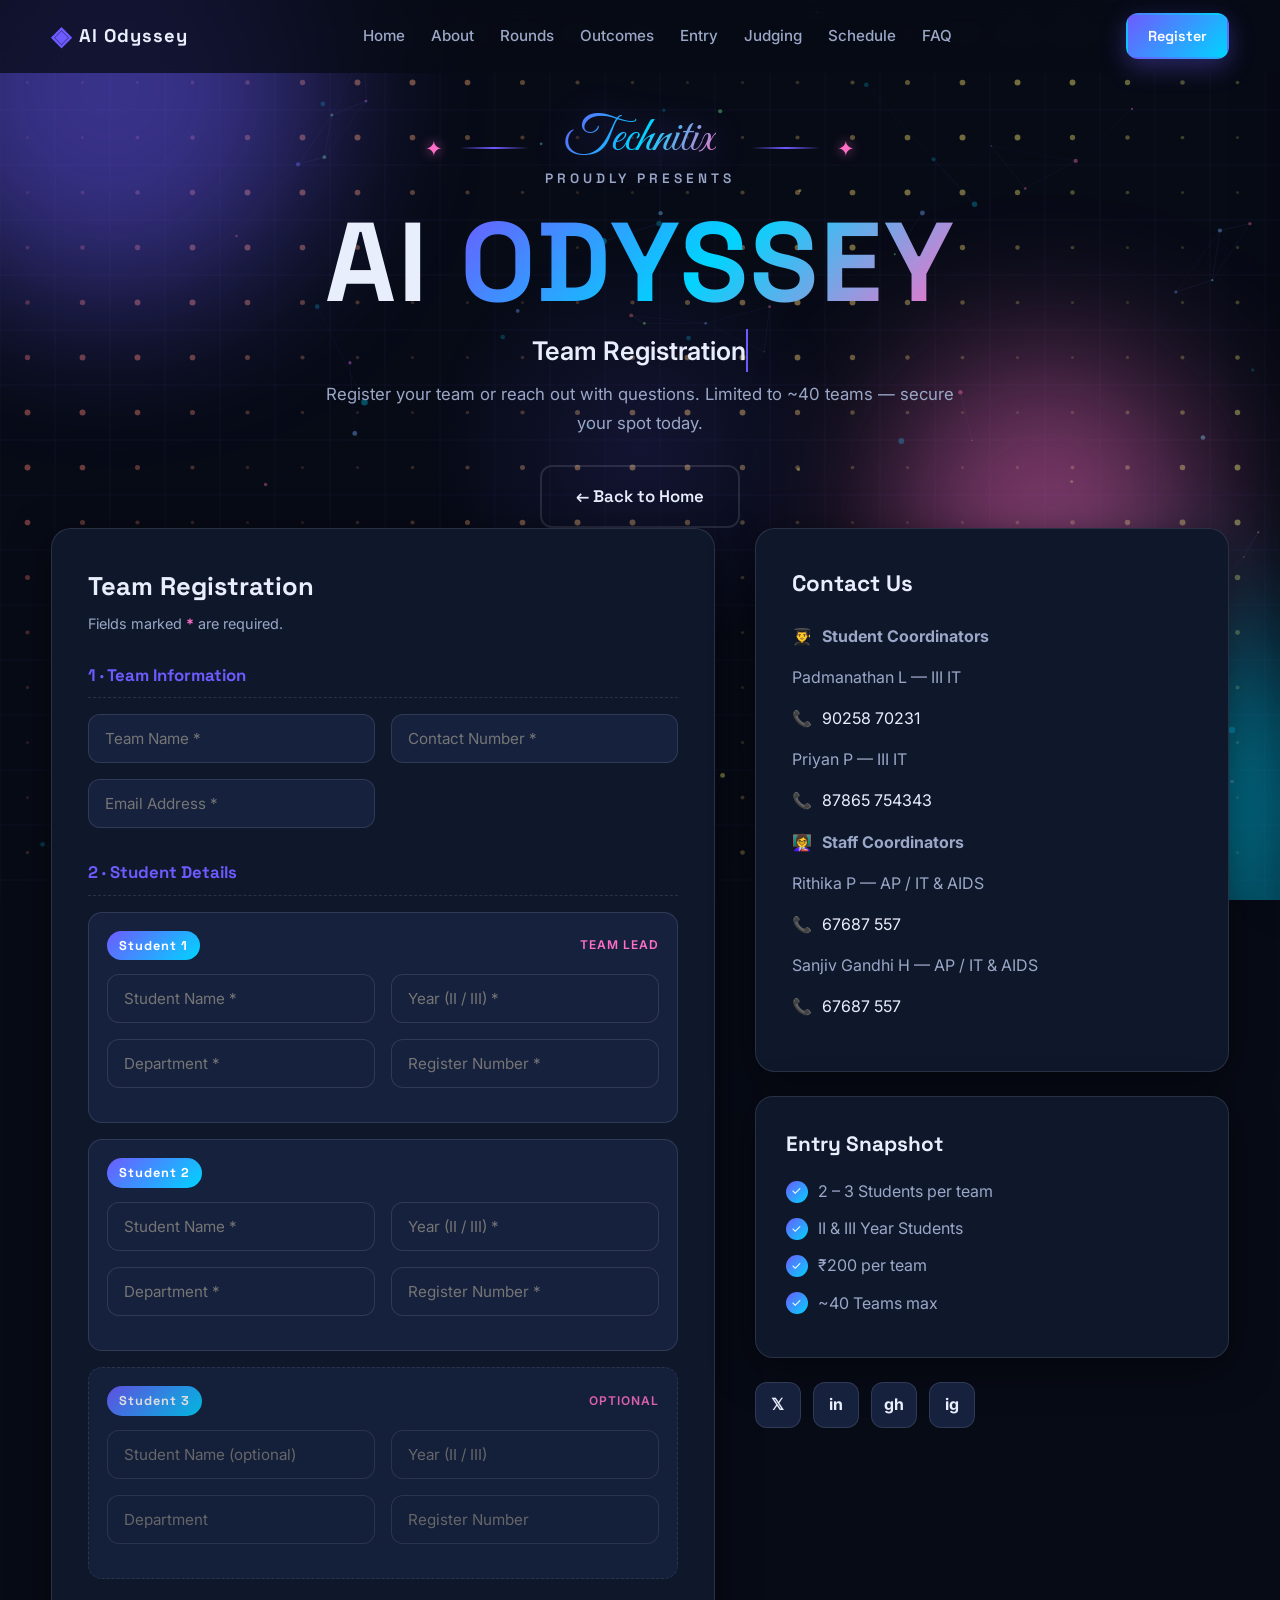
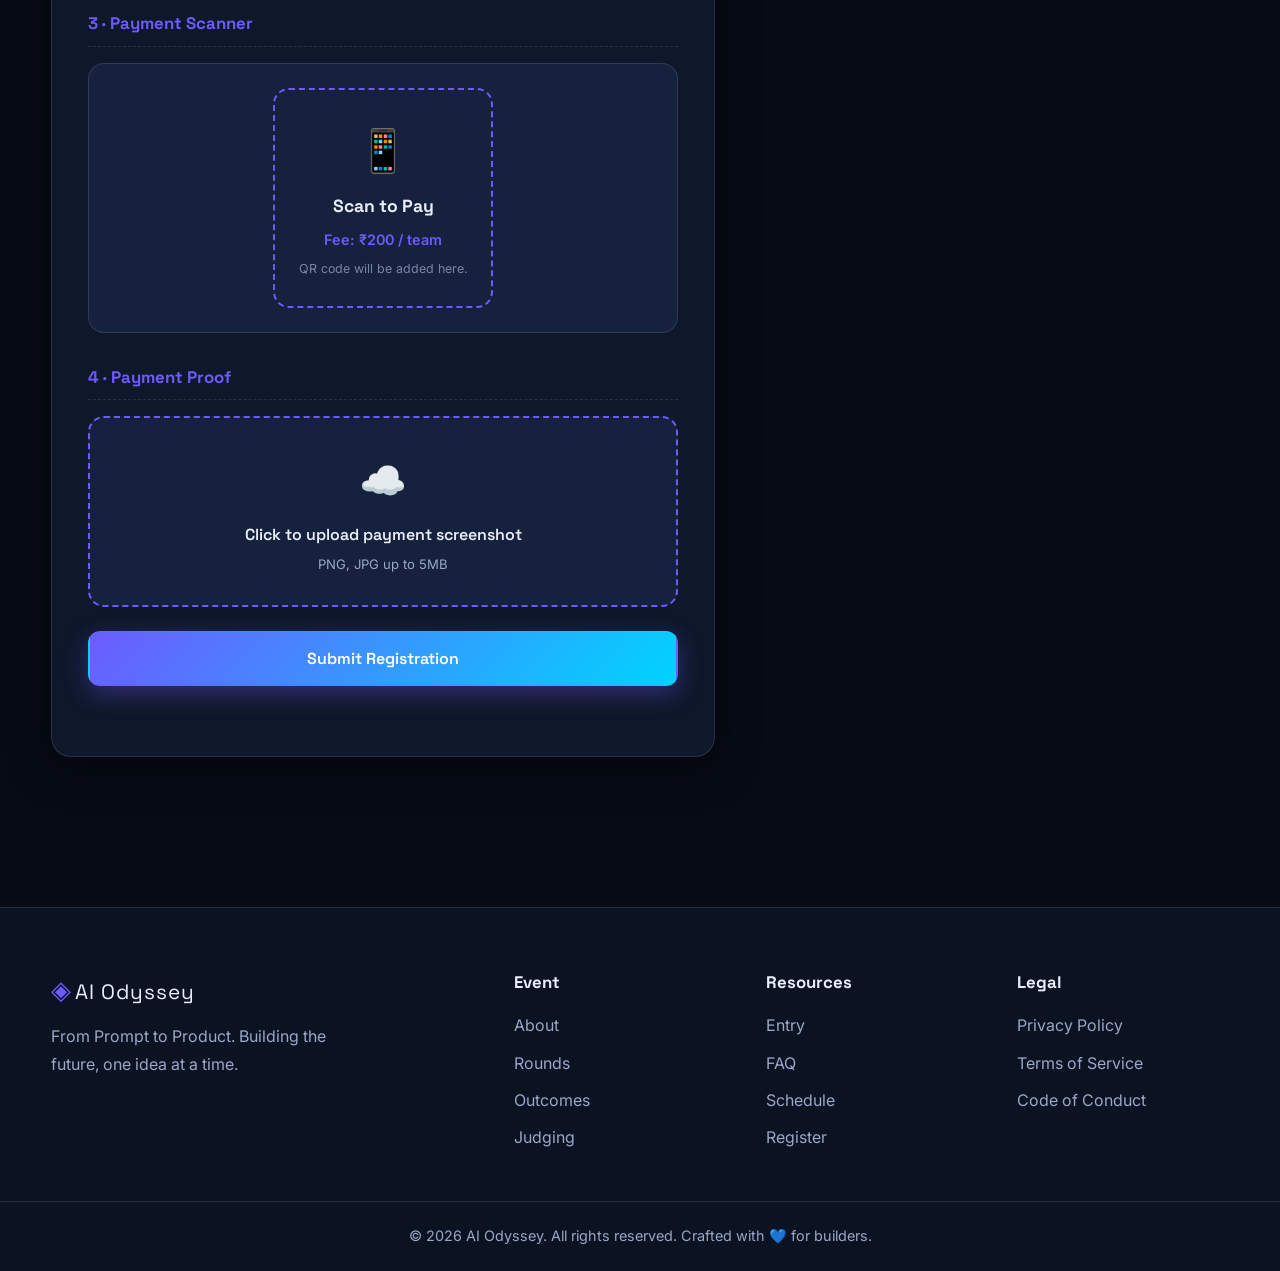
==== register.html @ 25aa77bd "Initial commit" ====
<!DOCTYPE html>
<html lang="en" data-theme="dark">
<head>
  <meta charset="UTF-8" />
  <meta name="viewport" content="width=device-width, initial-scale=1.0" />
  <title>Register — AI Odyssey 2026</title>
  <meta name="description" content="Register your team for AI Odyssey 2026 — An AI Workflow Championship." />
  <link rel="preconnect" href="https://fonts.googleapis.com" />
  <link rel="preconnect" href="https://fonts.gstatic.com" crossorigin />
  <link href="https://fonts.googleapis.com/css2?family=Space+Grotesk:wght@400;500;600;700&family=Inter:wght@300;400;500;600;700&family=Great+Vibes&display=swap" rel="stylesheet" />
  <link rel="stylesheet" href="css/style.css" />
  <link rel="stylesheet" href="css/animations.css" />
</head>
<body>

  <!-- ===== BACKGROUND EFFECTS ===== -->
  <div class="bg-effects">
    <canvas id="grid-canvas" class="grid-canvas"></canvas>
    <canvas id="neural-canvas" class="neural-canvas"></canvas>
    <canvas id="particles-canvas" class="particles-canvas"></canvas>
    <div class="glow-orb glow-orb-1"></div>
    <div class="glow-orb glow-orb-2"></div>
    <div class="glow-orb glow-orb-3"></div>
    <div class="mouse-glow" id="mouse-glow"></div>
  </div>

  <!-- ===== NAVIGATION ===== -->
  <header class="navbar" id="navbar">
    <nav class="nav-container">
      <a href="index.html" class="logo">
        <span class="logo-icon">◈</span>
        <span class="logo-text">AI&nbsp;Odyssey</span>
      </a>
      <ul class="nav-links" id="nav-links">
        <li><a href="index.html#home" class="nav-link">Home</a></li>
        <li><a href="index.html#about" class="nav-link">About</a></li>
        <li><a href="index.html#rounds" class="nav-link">Rounds</a></li>
        <li><a href="index.html#outcomes" class="nav-link">Outcomes</a></li>
        <li><a href="index.html#entry" class="nav-link">Entry</a></li>
        <li><a href="index.html#judging" class="nav-link">Judging</a></li>
        <li><a href="index.html#schedule" class="nav-link">Schedule</a></li>
        <li><a href="index.html#faq" class="nav-link">FAQ</a></li>
      </ul>
      <div class="nav-actions">
        <a href="register.html" class="btn btn-primary btn-sm nav-register">Register</a>
        <button class="hamburger" id="hamburger" aria-label="Menu">
          <span></span><span></span><span></span>
        </button>
      </div>
    </nav>
  </header>

  <!-- ===== MOBILE NAVIGATION ===== -->
  <div class="mobile-menu" id="mobile-menu">
    <ul class="mobile-links">
      <li><a href="index.html#home" class="mobile-link">Home</a></li>
      <li><a href="index.html#about" class="mobile-link">About</a></li>
      <li><a href="index.html#rounds" class="mobile-link">Rounds</a></li>
      <li><a href="index.html#outcomes" class="mobile-link">Outcomes</a></li>
      <li><a href="index.html#entry" class="mobile-link">Entry</a></li>
      <li><a href="index.html#judging" class="mobile-link">Judging</a></li>
      <li><a href="index.html#schedule" class="mobile-link">Schedule</a></li>
      <li><a href="index.html#faq" class="mobile-link">FAQ</a></li>
      <li><a href="register.html" class="mobile-link">Register</a></li>
    </ul>
  </div>

<!-- ===== REGISTER PAGE HEADER ===== -->
  <section class="section register-hero" style="padding-bottom:0;">
    <div class="container" style="text-align:center;">
      <div class="hero-present reveal">
        <div class="present-inner">
          <span class="present-spark">✦</span>
          <span class="present-line"></span>
          <span class="present-brand">
            <span class="present-name">Technitix</span>
            <span class="present-label">Proudly Presents</span>
          </span>
          <span class="present-line"></span>
          <span class="present-spark">✦</span>
        </div>
      </div>
      <h1 class="hero-title reveal" style="margin-bottom:10px;">
        <span class="title-line">AI</span>
        <span class="title-line gradient-text">ODYSSEY</span>
      </h1>
      <p class="hero-tagline reveal" style="margin-bottom:8px;">Team Registration</p>
      <p class="section-sub" style="color:var(--text-2);max-width:640px;margin:0 auto 28px;">
        Register your team or reach out with questions. Limited to ~40 teams — secure your spot today.
      </p>
      <div class="hero-cta reveal" style="justify-content:center;">
        <a href="index.html" class="btn btn-outline btn-lg">← Back to Home</a>
      </div>
    </div>
  </section>

<!-- ===== REGISTRATION FORM ===== -->
  <section class="section page-register" style="padding-top:0;">
    <div class="container">
      <div class="reg-wrap reveal">
        <div class="reg-form-col">
          <form class="contact-form reg-form" id="contact-form" enctype="multipart/form-data">
            <h3 class="reg-col-title">Team Registration</h3>
            <p class="reg-col-sub">Fields marked <span class="req-star">*</span> are required.</p>

            <!-- Team Information -->
            <div class="reg-section">
              <h4 class="reg-section-title">1 · Team Information</h4>
              <div class="form-row">
                <input type="text" name="team" placeholder="Team Name *" required />
                <input type="tel" name="phone" placeholder="Contact Number *" required />
              </div>
              <div class="form-row">
                <input type="email" name="email" placeholder="Email Address *" required />
              </div>
            </div>

            <!-- Student Entries -->
            <div class="reg-section" id="students-section">
              <h4 class="reg-section-title">2 · Student Details</h4>

              <!-- Student 1 -->
              <div class="student-entry">
                <div class="student-head"><span class="student-badge">Student 1</span><span class="student-lead">Team Lead</span></div>
                <div class="form-row">
                  <input type="text" name="s1_name" placeholder="Student Name *" required />
                  <input type="text" name="s1_year" placeholder="Year (II / III) *" required />
                </div>
                <div class="form-row">
                  <input type="text" name="s1_dept" placeholder="Department *" required />
                  <input type="text" name="s1_regno" placeholder="Register Number *" required />
                </div>
              </div>

              <!-- Student 2 -->
              <div class="student-entry">
                <div class="student-head"><span class="student-badge">Student 2</span></div>
                <div class="form-row">
                  <input type="text" name="s2_name" placeholder="Student Name *" required />
                  <input type="text" name="s2_year" placeholder="Year (II / III) *" required />
                </div>
                <div class="form-row">
                  <input type="text" name="s2_dept" placeholder="Department *" required />
                  <input type="text" name="s2_regno" placeholder="Register Number *" required />
                </div>
              </div>

              <!-- Student 3 (Optional) -->
              <div class="student-entry student-optional">
                <div class="student-head"><span class="student-badge">Student 3</span><span class="student-lead">Optional</span></div>
                <div class="form-row">
                  <input type="text" name="s3_name" placeholder="Student Name (optional)" />
                  <input type="text" name="s3_year" placeholder="Year (II / III)" />
                </div>
                <div class="form-row">
                  <input type="text" name="s3_dept" placeholder="Department" />
                  <input type="text" name="s3_regno" placeholder="Register Number" />
                </div>
              </div>
            </div>

            <!-- Payment Scanner -->
            <div class="reg-section">
              <h4 class="reg-section-title">3 · Payment Scanner</h4>
              <div class="scanner-box">
                <div class="scanner-placeholder">
                  <span class="scanner-icon">📱</span>
                  <p class="scanner-text">Scan to Pay</p>
                  <p class="scanner-sub">Fee: ₹200 / team</p>
                  <p class="scanner-note">QR code will be added here.</p>
                </div>
              </div>
            </div>

            <!-- Payment Screenshot Upload -->
            <div class="reg-section">
              <h4 class="reg-section-title">4 · Payment Proof</h4>
              <div class="upload-dropzone" id="upload-dropzone">
                <input type="file" id="payment-proof" name="payment-proof" accept="image/*" />
                <div class="upload-content" id="upload-content">
                  <span class="upload-icon">☁️</span>
                  <p class="upload-main">Click to upload payment screenshot</p>
                  <p class="upload-sub">PNG, JPG up to 5MB</p>
                </div>
                <div class="upload-preview" id="upload-preview" hidden>
                  <img id="preview-img" alt="Payment screenshot preview" />
                  <button type="button" class="upload-remove" id="upload-remove" aria-label="Remove image">✕</button>
                </div>
              </div>
            </div>

            <button type="submit" class="btn btn-primary btn-block">Submit Registration</button>
            <p class="form-note" id="form-note"></p>
          </form>
        </div>

        <!-- Sidebar -->
        <aside class="reg-info-col">
<div class="contact-info">
            <h3>Contact Us</h3>
            <p class="contact-line">👨‍🎓 <strong>Student Coordinators</strong></p>
            <p class="contact-line">Padmanathan L — III IT</p>
            <p class="contact-line">📞 <a href="tel:+919025870231">90258 70231</a></p>
            <p class="contact-line">Priyan P — III IT</p>
            <p class="contact-line">📞 <a href="tel:+9187865754343">87865 754343</a></p>
            <p class="contact-line">👩‍🏫 <strong>Staff Coordinators</strong></p>
            <p class="contact-line">Rithika P — AP / IT &amp; AIDS</p>
            <p class="contact-line">📞 <a href="tel:+9167687557">67687 557</a></p>
            <p class="contact-line">Sanjiv Gandhi H — AP / IT &amp; AIDS</p>
            <p class="contact-line">📞 <a href="tel:+9167687557">67687 557</a></p>
          </div>
          <div class="eligibility-box" style="margin-top:24px;">
            <h3>Entry Snapshot</h3>
            <ul>
              <li><span class="why-check">✓</span> 2 – 3 Students per team</li>
              <li><span class="why-check">✓</span> II & III Year Students</li>
              <li><span class="why-check">✓</span> ₹200 per team</li>
              <li><span class="why-check">✓</span> ~40 Teams max</li>
            </ul>
          </div>
          <div class="socials">
            <a href="#" class="social-btn" aria-label="Twitter">𝕏</a>
            <a href="#" class="social-btn" aria-label="LinkedIn">in</a>
            <a href="#" class="social-btn" aria-label="GitHub">gh</a>
            <a href="#" class="social-btn" aria-label="Instagram">ig</a>
          </div>
        </aside>
      </div>
    </div>
  </section>

  <!-- ===== FOOTER ===== -->
  <footer class="footer">
    <div class="container footer-grid">
      <div class="footer-brand">
        <span class="logo-icon">◈</span>
        <span class="logo-text">AI&nbsp;Odyssey</span>
        <p>From Prompt to Product. Building the future, one idea at a time.</p>
      </div>
      <div class="footer-col">
        <h4>Event</h4>
        <a href="index.html#about">About</a>
        <a href="index.html#rounds">Rounds</a>
        <a href="index.html#outcomes">Outcomes</a>
        <a href="index.html#judging">Judging</a>
      </div>
      <div class="footer-col">
        <h4>Resources</h4>
        <a href="index.html#entry">Entry</a>
        <a href="index.html#faq">FAQ</a>
        <a href="index.html#schedule">Schedule</a>
        <a href="register.html">Register</a>
      </div>
      <div class="footer-col">
        <h4>Legal</h4>
        <a href="#">Privacy Policy</a>
        <a href="#">Terms of Service</a>
        <a href="#">Code of Conduct</a>
      </div>
    </div>
    <div class="footer-bottom">
      <p>© 2026 AI Odyssey. All rights reserved. Crafted with 💙 for builders.</p>
    </div>
  </footer>

  <script src="js/effects.js"></script>
  <script src="js/register.js"></script>
</body>
</html>
---- css/style.css ----
/* ============================================================
   AI Odyssey 2026 — Main Stylesheet
   ============================================================ */

:root {
  --bg: #f4f6fb;
  --bg-2: #ffffff;
  --surface: #ffffff;
  --surface-2: #eef1f8;
  --text: #0f172a;
  --text-2: #475569;
  --border: rgba(15, 23, 42, 0.12);
  --shadow: 0 10px 40px rgba(15, 23, 42, 0.08);
  --primary: #6d5bff;
  --primary-2: #00d4ff;
  --accent: #ff6ec7;
  --gradient: linear-gradient(135deg, #6d5bff 0%, #00d4ff 100%);
  --gradient-text: linear-gradient(135deg, #6d5bff, #00d4ff, #ff6ec7);
  --nav-bg: rgba(244, 246, 251, 0.75);
  --glass: rgba(255, 255, 255, 0.6);
  --grid-line: rgba(15, 23, 42, 0.06);
  --glow-opacity: 0.35;
}

[data-theme="dark"] {
  --bg: #070b16;
  --bg-2: #0b1222;
  --surface: #0f172a;
  --surface-2: #16213d;
  --text: #e9eefc;
  --text-2: #9aa7c7;
  --border: rgba(233, 238, 252, 0.12);
  --shadow: 0 10px 40px rgba(0, 0, 0, 0.5);
  --nav-bg: rgba(7, 11, 22, 0.75);
  --glass: rgba(15, 23, 42, 0.55);
  --grid-line: rgba(233, 238, 252, 0.05);
  --glow-opacity: 0.5;
}

* { margin: 0; padding: 0; box-sizing: border-box; }

html { scroll-behavior: smooth; }

body {
  font-family: 'Inter', sans-serif;
  background: var(--bg);
  color: var(--text);
  line-height: 1.7;
  overflow-x: hidden;
  transition: background 0.4s ease, color 0.4s ease;
}

body.loading { overflow: hidden; }
body.no-cursor, body.no-cursor * { cursor: none !important; }

h1, h2, h3, h4, .logo-text { font-family: 'Space Grotesk', sans-serif; }

a { color: inherit; text-decoration: none; }
ul { list-style: none; }
img { max-width: 100%; display: block; }

.container { width: min(1200px, 92%); margin: 0 auto; }

.gradient-text {
  background: var(--gradient-text);
  -webkit-background-clip: text;
  background-clip: text;
  -webkit-text-fill-color: transparent;
  color: transparent;
}

/* ============================================================
   BUTTONS
   ============================================================ */
.btn {
  display: inline-flex;
  align-items: center;
  justify-content: center;
  gap: 8px;
  font-family: 'Space Grotesk', sans-serif;
  font-weight: 600;
  border-radius: 12px;
  border: 2px solid transparent;
  cursor: pointer;
  transition: transform 0.25s ease, box-shadow 0.25s ease, background 0.25s ease, color 0.25s ease;
  position: relative;
  overflow: hidden;
}
.btn:active { transform: scale(0.97); }
.btn-primary {
  background: var(--gradient);
  color: #fff;
  box-shadow: 0 8px 24px rgba(109, 91, 255, 0.35);
}
.btn-primary:hover {
  transform: translateY(-3px);
  box-shadow: 0 14px 34px rgba(109, 91, 255, 0.5);
}
.btn-outline {
  background: transparent;
  color: var(--text);
  border-color: var(--border);
}
.btn-outline:hover {
  border-color: var(--primary);
  color: var(--primary);
  transform: translateY(-3px);
}
.btn-sm { padding: 9px 20px; font-size: 0.9rem; }
.btn-lg { padding: 15px 34px; font-size: 1.05rem; }
.btn-block { width: 100%; padding: 15px; font-size: 1rem; }

/* ============================================================
   LOADING SCREEN
   ============================================================ */
.loading-screen {
  position: fixed;
  inset: 0;
  z-index: 9999;
  background: var(--bg);
  display: flex;
  flex-direction: column;
  align-items: center;
  justify-content: center;
  gap: 24px;
  transition: opacity 0.6s ease, visibility 0.6s ease;
}
.loading-screen.hide { opacity: 0; visibility: hidden; }
.loader-logo { display: flex; align-items: center; gap: 12px; }
.loader-icon {
  font-size: 2.4rem;
  color: var(--primary);
  animation: spin 4s linear infinite;
}
.loader-text {
  font-family: 'Space Grotesk', sans-serif;
  font-size: 2rem;
  font-weight: 700;
  letter-spacing: 2px;
  background: var(--gradient-text);
  -webkit-background-clip: text;
  background-clip: text;
  -webkit-text-fill-color: transparent;
}
.loader-bar {
  width: 220px;
  height: 4px;
  background: var(--surface-2);
  border-radius: 4px;
  overflow: hidden;
}
.loader-progress {
  height: 100%;
  width: 0%;
  background: var(--gradient);
  border-radius: 4px;
  transition: width 0.2s ease;
}
.loader-sub { color: var(--text-2); font-size: 0.9rem; letter-spacing: 1px; }

/* Scroll progress bar */
.scroll-progress {
  position: fixed;
  top: 0; left: 0;
  height: 4px;
  width: 0%;
  background: var(--gradient);
  z-index: 2000;
  box-shadow: 0 0 12px rgba(109, 91, 255, 0.6);
  border-radius: 0 4px 4px 0;
}

/* ============================================================
   UPGRADED LOADING SCREEN
   ============================================================ */
.loading-screen { overflow: hidden; gap: 18px; }
.loader-canvas {
  position: absolute;
  inset: 0;
  width: 100%;
  height: 100%;
  z-index: 0;
}
.loader-rings {
  position: relative;
  width: 130px;
  height: 130px;
  display: flex;
  align-items: center;
  justify-content: center;
  z-index: 1;
}
.loader-ring {
  position: absolute;
  border-radius: 50%;
  border: 2px solid transparent;
}
.ring-1 {
  inset: 0;
  border-top-color: var(--primary);
  border-right-color: var(--primary-2);
  animation: spin 1.6s linear infinite;
}
.ring-2 {
  inset: 14px;
  border-bottom-color: var(--accent);
  border-left-color: var(--primary);
  animation: spin 2.2s linear infinite reverse;
}
.loader-logo-core {
  width: 74px;
  height: 74px;
  border-radius: 50%;
  background: var(--glass);
  border: 1px solid var(--border);
  display: flex;
  align-items: center;
  justify-content: center;
  box-shadow: 0 0 45px rgba(109, 91, 255, 0.55);
  animation: pulseCore 2s ease-in-out infinite;
}
.loader-icon { font-size: 2.2rem; color: var(--primary); animation: spin 4s linear infinite; }
.loading-screen .loader-logo { z-index: 1; }
.loader-pct {
  font-family: 'Space Grotesk', sans-serif;
  font-size: 1.5rem;
  font-weight: 700;
  background: var(--gradient-text);
  -webkit-background-clip: text;
  background-clip: text;
  -webkit-text-fill-color: transparent;
  z-index: 1;
}
.loader-type { color: var(--text-2); }
.loader-cursor { color: var(--primary); animation: blink 0.8s step-end infinite; margin-left: 2px; }

@keyframes pulseCore {
  0%, 100% { box-shadow: 0 0 30px rgba(109,91,255,0.4); transform: scale(1); }
  50% { box-shadow: 0 0 60px rgba(0,212,255,0.7); transform: scale(1.08); }
}
@keyframes blink {
  0%, 100% { opacity: 1; }
  50% { opacity: 0; }
}

/* ============================================================
   CUSTOM CURSOR
   ============================================================ */
.cursor-dot, .cursor-ring {
  position: fixed;
  top: 0; left: 0;
  pointer-events: none;
  z-index: 10000;
  border-radius: 50%;
  transform: translate(-50%, -50%);
  will-change: transform;
}
.cursor-dot {
  width: 8px; height: 8px;
  background: var(--primary);
}
.cursor-ring {
  width: 36px; height: 36px;
  border: 2px solid var(--primary);
  opacity: 0.5;
  transition: width 0.2s ease, height 0.2s ease, border-color 0.2s ease, opacity 0.2s ease;
}
.cursor-ring.hover {
  width: 56px; height: 56px;
  border-color: var(--accent);
  opacity: 0.9;
}
@media (hover: none), (pointer: coarse) {
  .cursor-dot, .cursor-ring { display: none; }
  body.no-cursor, body.no-cursor * { cursor: auto !important; }
}

/* ============================================================
   BACKGROUND EFFECTS
   ============================================================ */
.bg-effects {
  position: fixed;
  inset: 0;
  z-index: -1;
  overflow: hidden;
  pointer-events: none;
}
.grid-canvas, .particles-canvas {
  position: absolute;
  inset: 0;
  width: 100%;
  height: 100%;
}
.glow-orb {
  position: absolute;
  border-radius: 50%;
  filter: blur(80px);
  opacity: var(--glow-opacity);
  animation: floatOrb 12s ease-in-out infinite;
}
.glow-orb-1 { width: 420px; height: 420px; background: #6d5bff; top: -120px; left: -100px; }
.glow-orb-2 { width: 380px; height: 380px; background: #00d4ff; bottom: -100px; right: -80px; animation-delay: -4s; }
.glow-orb-3 { width: 300px; height: 300px; background: #ff6ec7; top: 40%; left: 70%; animation-delay: -8s; }
.mouse-glow {
  position: absolute;
  width: 500px; height: 500px;
  border-radius: 50%;
  background: radial-gradient(circle, rgba(109, 91, 255, 0.12), transparent 60%);
  transform: translate(-50%, -50%);
  transition: left 0.15s ease-out, top 0.15s ease-out;
  will-change: left, top;
}

/* ============================================================
   NAVIGATION
   ============================================================ */
.navbar {
  position: fixed;
  top: 0; left: 0; right: 0;
  z-index: 1000;
  background: var(--nav-bg);
  backdrop-filter: blur(14px);
  -webkit-backdrop-filter: blur(14px);
  border-bottom: 1px solid transparent;
  transition: background 0.3s ease, border-color 0.3s ease, box-shadow 0.3s ease;
}
.navbar.scrolled {
  box-shadow: var(--shadow);
  border-bottom-color: var(--border);
}
.nav-container {
  width: min(1200px, 92%);
  margin: 0 auto;
  display: flex;
  align-items: center;
  justify-content: space-between;
  height: 72px;
}
.logo { display: flex; align-items: center; gap: 8px; font-weight: 700; }
.logo-icon {
  font-size: 1.6rem;
  color: var(--primary);
  animation: spin 8s linear infinite;
}
.logo-text { font-size: 1.15rem; letter-spacing: 1px; }
.nav-links { display: flex; gap: 26px; }
.nav-link {
  font-size: 0.95rem;
  font-weight: 500;
  color: var(--text-2);
  position: relative;
  padding: 4px 0;
  transition: color 0.25s ease;
}
.nav-link::after {
  content: '';
  position: absolute;
  bottom: 0; left: 0;
  width: 0; height: 2px;
  background: var(--gradient);
  border-radius: 2px;
  transition: width 0.25s ease;
}
.nav-link:hover, .nav-link.active { color: var(--text); }
.nav-link:hover::after, .nav-link.active::after { width: 100%; }
.nav-actions { display: flex; align-items: center; gap: 14px; }
.theme-toggle {
  width: 42px; height: 42px;
  border-radius: 50%;
  border: 1px solid var(--border);
  background: var(--surface);
  color: var(--text);
  font-size: 1.1rem;
  cursor: pointer;
  display: flex;
  align-items: center;
  justify-content: center;
  transition: transform 0.3s ease, background 0.3s ease;
}
.theme-toggle:hover { transform: rotate(20deg); }
.theme-icon-moon { display: none; }
[data-theme="dark"] .theme-icon-sun { display: none; }
[data-theme="dark"] .theme-icon-moon { display: inline; }
.hamburger {
  display: none;
  flex-direction: column;
  gap: 5px;
  background: none;
  border: none;
  cursor: pointer;
  padding: 6px;
}
.hamburger span {
  width: 26px; height: 2.5px;
  background: var(--text);
  border-radius: 2px;
  transition: transform 0.3s ease, opacity 0.3s ease;
}
.hamburger.open span:nth-child(1) { transform: translateY(7.5px) rotate(45deg); }
.hamburger.open span:nth-child(2) { opacity: 0; }
.hamburger.open span:nth-child(3) { transform: translateY(-7.5px) rotate(-45deg); }

/* Mobile menu */
.mobile-menu {
  position: fixed;
  top: 0; right: 0;
  width: min(320px, 80vw);
  height: 100vh;
  background: var(--surface);
  z-index: 999;
  padding: 100px 34px;
  transform: translateX(100%);
  transition: transform 0.4s cubic-bezier(0.77, 0, 0.175, 1);
  box-shadow: -10px 0 40px rgba(0,0,0,0.2);
}
.mobile-menu.open { transform: translateX(0); }
.mobile-links { display: flex; flex-direction: column; gap: 22px; }
.mobile-link {
  font-family: 'Space Grotesk', sans-serif;
  font-size: 1.3rem;
  font-weight: 600;
  color: var(--text-2);
  transition: color 0.3s ease, padding-left 0.3s ease;
}
.mobile-link:hover { color: var(--primary); padding-left: 8px; }

/* ============================================================
   HERO
   ============================================================ */
.hero {
  position: relative;
  min-height: 100vh;
  display: flex;
  align-items: center;
  justify-content: center;
  overflow: hidden;
  padding: 120px 0 80px;
}
.hero-bg { position: absolute; inset: 0; z-index: -1; }
.hero-grid {
  position: absolute;
  inset: 0;
  background-image:
    linear-gradient(var(--grid-line) 1px, transparent 1px),
    linear-gradient(90deg, var(--grid-line) 1px, transparent 1px);
  background-size: 60px 60px;
  mask-image: radial-gradient(ellipse at center, black 30%, transparent 75%);
  -webkit-mask-image: radial-gradient(ellipse at center, black 30%, transparent 75%);
}
.hero-content {
  text-align: center;
  max-width: 860px;
  padding: 0 20px;
  position: relative;
  z-index: 2;
}
.hero-badge {
  display: inline-block;
  padding: 8px 20px;
  border-radius: 40px;
  border: 1px solid var(--border);
  background: var(--glass);
  font-size: 0.9rem;
  font-weight: 600;
  letter-spacing: 1px;
  margin-bottom: 28px;
  backdrop-filter: blur(8px);
}

/* Technitix presents — premium typographic intro */
.hero-present {
  display: flex;
  justify-content: center;
  align-items: center;
  margin-bottom: 20px;
}
.present-inner {
  display: flex;
  align-items: center;
  gap: 16px;
  flex-wrap: wrap;
  justify-content: center;
}
.present-spark {
  color: var(--accent);
  font-size: 1.3rem;
  animation: spin 6s linear infinite;
  text-shadow: 0 0 12px rgba(255, 110, 199, 0.7);
}
.present-line {
  width: 70px;
  height: 2px;
  background: linear-gradient(90deg, transparent, var(--primary), transparent);
  border-radius: 2px;
  position: relative;
  overflow: hidden;
}
.present-line::after {
  content: '';
  position: absolute;
  top: 0; left: -100%;
  width: 100%; height: 100%;
  background: linear-gradient(90deg, transparent, #fff, transparent);
  animation: sheen 2.5s ease-in-out infinite;
}
.present-brand {
  display: flex;
  flex-direction: column;
  align-items: center;
  line-height: 1.15;
}
.present-name {
  font-family: 'Great Vibes', cursive;
  font-size: clamp(2.2rem, 5vw, 3.2rem);
  background: linear-gradient(120deg, var(--primary), var(--primary-2), var(--accent));
  -webkit-background-clip: text;
  background-clip: text;
  -webkit-text-fill-color: transparent;
  filter: drop-shadow(0 4px 18px rgba(109, 91, 255, 0.45));
  animation: titleGlow 3s ease-in-out infinite;
}
.present-label {
  font-family: 'Space Grotesk', sans-serif;
  font-size: 0.85rem;
  font-weight: 600;
  letter-spacing: 4px;
  text-transform: uppercase;
  color: var(--text-2);
  margin-top: 2px;
}
@keyframes sheen {
  0% { left: -100%; }
  100% { left: 100%; }
}
@keyframes titleGlow {
  0%, 100% { filter: drop-shadow(0 4px 14px rgba(109, 91, 255, 0.4)); }
  50% { filter: drop-shadow(0 6px 26px rgba(0, 212, 255, 0.7)); }
}
.hero-title {
  font-size: clamp(3.5rem, 10vw, 7rem);
  font-weight: 700;
  line-height: 1;
  letter-spacing: 2px;
  margin-bottom: 24px;
}
.title-line { display: block; }
.hero-tagline {
  font-size: clamp(1.2rem, 3vw, 1.6rem);
  font-weight: 600;
  color: var(--text);
  margin-bottom: 8px;
}
.hero-motto {
  font-size: clamp(1rem, 2.4vw, 1.25rem);
  color: var(--text-2);
  max-width: 640px;
  margin: 0 auto 40px;
}
.hero-countdown {
  display: flex;
  justify-content: center;
  align-items: center;
  gap: 12px;
  margin-bottom: 36px;
}
.cd-box {
  background: var(--glass);
  border: 1px solid var(--border);
  border-radius: 16px;
  padding: 18px 22px;
  min-width: 92px;
  backdrop-filter: blur(8px);
  box-shadow: var(--shadow);
}
.cd-num {
  display: block;
  font-family: 'Space Grotesk', sans-serif;
  font-size: 2.4rem;
  font-weight: 700;
  background: var(--gradient-text);
  -webkit-background-clip: text;
  background-clip: text;
  -webkit-text-fill-color: transparent;
}
.cd-label { font-size: 0.8rem; color: var(--text-2); letter-spacing: 1px; }
.cd-sep { font-size: 2rem; font-weight: 700; color: var(--text-2); }
.hero-meta {
  display: flex;
  justify-content: center;
  flex-wrap: wrap;
  gap: 24px;
  margin-bottom: 40px;
  color: var(--text-2);
  font-size: 1rem;
}
.meta-item { display: inline-flex; align-items: center; gap: 8px; }
.hero-cta { display: flex; justify-content: center; gap: 18px; flex-wrap: wrap; }

/* Hero video background */
.hero-video {
  position: absolute;
  inset: 0;
  width: 100%;
  height: 100%;
  object-fit: cover;
  opacity: 0;
  transition: opacity 1.2s ease;
}
.hero-video.ready { opacity: 0.45; }
.hero-video-overlay {
  position: absolute;
  inset: 0;
  background: linear-gradient(180deg,
    rgba(7, 11, 22, 0.55) 0%,
    rgba(7, 11, 22, 0.35) 50%,
    var(--bg) 100%);
}
[data-theme="light"] .hero-video-overlay {
  background: linear-gradient(180deg,
    rgba(244, 246, 251, 0.6) 0%,
    rgba(244, 246, 251, 0.4) 50%,
    var(--bg) 100%);
}

/* Neural network canvas */
.neural-canvas {
  position: absolute;
  inset: 0;
  width: 100%;
  height: 100%;
  opacity: 0.5;
}

/* Floating elements */
.hero-floating { position: absolute; inset: 0; z-index: 1; pointer-events: none; }
.float-orb {
  position: absolute;
  font-size: 2rem;
  color: var(--primary);
  opacity: 0.5;
  animation: floaty 6s ease-in-out infinite;
}
.orb-1 { top: 18%; left: 12%; }
.orb-2 { top: 30%; right: 14%; animation-delay: -1s; color: var(--accent); }
.orb-3 { bottom: 26%; left: 18%; animation-delay: -2s; color: var(--primary-2); }
.orb-4 { bottom: 30%; right: 20%; animation-delay: -3s; }
.orb-5 { top: 55%; left: 45%; animation-delay: -4s; color: var(--accent); }

/* AI chips */
.ai-chip {
  position: absolute;
  padding: 8px 16px;
  border-radius: 40px;
  font-family: 'Space Grotesk', sans-serif;
  font-size: 0.85rem;
  font-weight: 600;
  color: var(--text);
  background: var(--glass);
  border: 1px solid var(--border);
  backdrop-filter: blur(8px);
  box-shadow: 0 6px 20px rgba(109,91,255,0.25);
  animation: floaty 8s ease-in-out infinite;
}
.chip-1 { top: 22%; right: 10%; animation-delay: -1s; }
.chip-2 { top: 60%; left: 6%; animation-delay: -2s; }
.chip-3 { bottom: 20%; left: 24%; animation-delay: -3s; border-color: var(--primary-2); }
.chip-4 { bottom: 34%; right: 8%; animation-delay: -4s; border-color: var(--accent); }
.chip-5 { top: 12%; left: 22%; animation-delay: -5s; }

/* Gradient border helper */
.gradient-border {
  position: relative;
  background-clip: padding-box;
  border: 1px solid transparent;
}
.gradient-border::before {
  content: '';
  position: absolute;
  inset: -1px;
  z-index: -1;
  border-radius: 40px;
  background: linear-gradient(135deg, var(--primary), var(--primary-2), var(--accent));
  background-size: 300% 300%;
  animation: gradShift 6s ease infinite;
}
@keyframes gradShift {
  0%, 100% { background-position: 0% 50%; }
  50% { background-position: 100% 50%; }
}

/* Scroll indicator */
.scroll-indicator {
  position: absolute;
  bottom: 34px; left: 50%;
  transform: translateX(-50%);
  display: flex;
  flex-direction: column;
  align-items: center;
  gap: 8px;
  color: var(--text-2);
  z-index: 2;
}
.mouse {
  width: 26px; height: 42px;
  border: 2px solid var(--text-2);
  border-radius: 16px;
  display: flex;
  justify-content: center;
  padding-top: 7px;
}
.wheel {
  width: 4px; height: 8px;
  background: var(--primary);
  border-radius: 4px;
  animation: wheel 1.6s ease infinite;
}
.scroll-text { font-size: 0.75rem; letter-spacing: 2px; }

/* Countdown box glow pulse */
.cd-box { position: relative; overflow: hidden; }
.cd-box::after {
  content: '';
  position: absolute;
  inset: 0;
  background: radial-gradient(circle at 50% 0%, rgba(0,212,255,0.22), transparent 65%);
  opacity: 0;
  animation: cdGlow 2.4s ease-in-out infinite;
  pointer-events: none;
}
@keyframes cdGlow {
  0%, 100% { opacity: 0; }
  50% { opacity: 1; }
}

/* ============================================================
   SECTIONS (shared)
   ============================================================ */
.section { padding: 110px 0; position: relative; }
.section-head { text-align: center; max-width: 720px; margin: 0 auto 60px; }
.section-tag {
  display: inline-block;
  font-size: 0.85rem;
  font-weight: 600;
  letter-spacing: 3px;
  text-transform: uppercase;
  color: var(--primary);
  margin-bottom: 14px;
}
.section-title { font-size: clamp(2rem, 5vw, 3rem); font-weight: 700; margin-bottom: 16px; }
.section-sub { color: var(--text-2); font-size: 1.05rem; }

/* ============================================================
   CARD BASE
   ============================================================ */
.objective-item, .round-card, .entry-card, .judge-card,
.outcome-item, .req-card, .person-card, .faq-item, .schedule-day {
  background: var(--surface);
  border: 1px solid var(--border);
  border-radius: 18px;
  box-shadow: var(--shadow);
}

/* ============================================================
   ABOUT
   ============================================================ */
.about-grid {
  display: grid;
  grid-template-columns: 1.2fr 1fr;
  gap: 50px;
  align-items: center;
}
.about-text p { color: var(--text-2); margin-bottom: 16px; }
.about-stats {
  display: grid;
  grid-template-columns: 1fr 1fr;
  gap: 20px;
}
.stat-card {
  background: var(--surface);
  border: 1px solid var(--border);
  border-radius: 18px;
  box-shadow: var(--shadow);
  padding: 30px 24px;
  text-align: center;
  transition: transform 0.3s ease, box-shadow 0.3s ease;
}
.stat-card:hover { transform: translateY(-6px); box-shadow: 0 16px 40px rgba(109,91,255,0.2); }
.stat-num {
  display: block;
  font-family: 'Space Grotesk', sans-serif;
  font-size: 3rem;
  font-weight: 700;
  background: var(--gradient-text);
  -webkit-background-clip: text;
  background-clip: text;
  -webkit-text-fill-color: transparent;
}
.stat-label { color: var(--text-2); font-size: 0.95rem; }

/* ============================================================
   OBJECTIVES
   ============================================================ */
.objectives-grid {
  display: grid;
  grid-template-columns: repeat(2, 1fr);
  gap: 20px;
}
.objective-item {
  display: flex;
  align-items: flex-start;
  gap: 18px;
  padding: 24px;
  transition: transform 0.3s ease, box-shadow 0.3s ease, border-color 0.3s ease;
}
.objective-item:hover { transform: translateY(-5px); box-shadow: 0 16px 40px rgba(109,91,255,0.2); border-color: var(--primary); }
.objective-num {
  font-family: 'Space Grotesk', sans-serif;
  font-size: 1.6rem;
  font-weight: 700;
  background: var(--gradient-text);
  -webkit-background-clip: text;
  background-clip: text;
  -webkit-text-fill-color: transparent;
  flex-shrink: 0;
  line-height: 1.2;
}
.objective-item p { color: var(--text-2); }

/* ============================================================
   UNIQUE
   ============================================================ */
.unique-box {
  background: var(--surface);
  border: 1px solid var(--border);
  border-radius: 24px;
  padding: 50px;
  text-align: center;
  box-shadow: var(--shadow);
  position: relative;
  overflow: hidden;
}
.unique-box::before {
  content: '';
  position: absolute;
  top: -60px; right: -60px;
  width: 200px; height: 200px;
  background: radial-gradient(circle, rgba(109,91,255,0.25), transparent 70%);
  border-radius: 50%;
}
.unique-box p { color: var(--text-2); font-size: 1.1rem; max-width: 900px; margin: 0 auto; }

/* ============================================================
   ROUNDS
   ============================================================ */
.rounds-grid {
  display: grid;
  grid-template-columns: repeat(2, 1fr);
  gap: 26px;
}
.round-card {
  padding: 34px;
  position: relative;
  overflow: hidden;
  transition: transform 0.35s ease, box-shadow 0.35s ease;
}
.round-card::before {
  content: '';
  position: absolute;
  top: 0; left: 0;
  width: 100%; height: 4px;
  background: var(--gradient);
  opacity: 0;
  transition: opacity 0.35s ease;
}
.round-card:hover { transform: translateY(-8px) scale(1.01); box-shadow: 0 20px 50px rgba(109,91,255,0.25); }
.round-card:hover::before { opacity: 1; }
.round-icon { font-size: 2.6rem; margin-bottom: 14px; }
.round-num {
  display: inline-block;
  font-size: 0.8rem;
  font-weight: 700;
  letter-spacing: 1px;
  color: var(--primary);
  background: rgba(109,91,255,0.12);
  padding: 4px 14px;
  border-radius: 30px;
  margin-bottom: 12px;
}
.round-card h3 { font-size: 1.4rem; margin-bottom: 10px; }
.round-card p { color: var(--text-2); margin-bottom: 18px; }
.round-skills { display: flex; flex-wrap: wrap; gap: 8px; }
.skill-tag {
  font-size: 0.75rem;
  font-weight: 600;
  color: var(--text-2);
  background: var(--surface-2);
  border: 1px solid var(--border);
  padding: 5px 12px;
  border-radius: 30px;
  transition: all 0.25s ease;
}
.skill-tag:hover { color: var(--primary); border-color: var(--primary); }

/* ============================================================
   OUTCOMES
   ============================================================ */
.outcomes-grid {
  display: grid;
  grid-template-columns: repeat(2, 1fr);
  gap: 18px;
}
.outcome-item {
  display: flex;
  align-items: flex-start;
  gap: 14px;
  padding: 20px 24px;
  transition: transform 0.3s ease, box-shadow 0.3s ease;
}
.outcome-item:hover { transform: translateX(6px); box-shadow: 0 14px 34px rgba(109,91,255,0.18); }
.outcome-check {
  color: #fff;
  background: var(--gradient);
  width: 24px; height: 24px;
  border-radius: 50%;
  display: inline-flex;
  align-items: center;
  justify-content: center;
  font-size: 0.8rem;
  flex-shrink: 0;
}
.outcome-item p { color: var(--text-2); }

/* ============================================================
   ENTRY DETAILS
   ============================================================ */
.entry-grid {
  display: grid;
  grid-template-columns: repeat(5, 1fr);
  gap: 20px;
}
.entry-card {
  padding: 28px 20px;
  text-align: center;
  transition: transform 0.3s ease, box-shadow 0.3s ease;
}
.entry-card:hover { transform: translateY(-6px); box-shadow: 0 16px 40px rgba(109,91,255,0.2); }
.entry-icon { font-size: 2.2rem; display: block; margin-bottom: 12px; }
.entry-label { display: block; font-size: 0.8rem; color: var(--text-2); margin-bottom: 6px; }
.entry-value { font-family: 'Space Grotesk', sans-serif; font-weight: 600; font-size: 1.1rem; }
.eligibility-box {
  margin-top: 40px;
  background: var(--surface);
  border: 1px solid var(--border);
  border-radius: 18px;
  padding: 30px;
  box-shadow: var(--shadow);
}
.eligibility-box h3 { font-size: 1.3rem; margin-bottom: 16px; }
.eligibility-box li {
  display: flex;
  align-items: center;
  gap: 10px;
  color: var(--text-2);
  margin-bottom: 10px;
}
.why-check {
  color: #fff;
  background: var(--gradient);
  width: 22px; height: 22px;
  border-radius: 50%;
  display: inline-flex;
  align-items: center;
  justify-content: center;
  font-size: 0.75rem;
  flex-shrink: 0;
}

/* ============================================================
   JUDGING
   ============================================================ */
.judging-grid {
  display: grid;
  grid-template-columns: repeat(3, 1fr);
  gap: 22px;
}
.judge-card {
  padding: 26px;
  transition: transform 0.3s ease, box-shadow 0.3s ease;
}
.judge-card:hover { transform: translateY(-5px); box-shadow: 0 16px 40px rgba(109,91,255,0.2); }
.judge-bar-wrap {
  height: 10px;
  background: var(--surface-2);
  border-radius: 10px;
  overflow: hidden;
  margin-bottom: 16px;
}
.judge-bar {
  height: 100%;
  width: 0;
  background: var(--gradient);
  border-radius: 10px;
  transition: width 1.2s ease;
}
.judge-card.reveal.visible .judge-bar { width: var(--w); }
.judge-name { font-family: 'Space Grotesk', sans-serif; font-weight: 600; font-size: 1.05rem; }
.judge-marks { font-family: 'Space Grotesk', sans-serif; font-size: 1.8rem; font-weight: 700; color: var(--primary); }
.judge-total { font-size: 0.85rem; color: var(--text-2); }
.judge-total-card {
  grid-column: 1 / -1;
  background: var(--gradient);
  color: #fff;
  border-radius: 18px;
  padding: 30px;
  text-align: center;
  box-shadow: 0 16px 40px rgba(109,91,255,0.4);
}
.judge-total-label { display: block; font-size: 0.9rem; opacity: 0.9; }
.judge-total-value { display: block; font-family: 'Space Grotesk', sans-serif; font-size: 3rem; font-weight: 700; }
.judge-total-unit { font-size: 0.9rem; opacity: 0.9; }

/* ============================================================
   SCHEDULE
   ============================================================ */
.schedule-day { padding: 30px; }
.schedule-day h3 { font-size: 1.4rem; margin-bottom: 20px; }
.schedule-list { display: flex; flex-direction: column; gap: 16px; }
.schedule-row {
  display: flex;
  align-items: flex-start;
  gap: 16px;
  padding: 14px;
  border-radius: 12px;
  background: var(--surface-2);
  transition: transform 0.3s ease, background 0.3s ease;
}
.schedule-row:hover { transform: translateX(6px); background: var(--border); }
.sched-time {
  font-family: 'Space Grotesk', sans-serif;
  font-weight: 700;
  color: var(--primary);
  min-width: 110px;
  flex-shrink: 0;
}
.sched-title { font-weight: 600; }
.sched-desc { color: var(--text-2); font-size: 0.9rem; }

/* ============================================================
   JOURNEY MAP (Interactive Schedule)
   ============================================================ */
.journey {
  position: relative;
  max-width: 1000px;
  margin: 0 auto;
}
.journey-stage {
  position: relative;
  width: 100%;
  height: 0;
  padding-bottom: 55%;
  border-radius: 24px;
  overflow: hidden;
  background: var(--surface);
  border: 1px solid var(--border);
  box-shadow: var(--shadow);
}
.journey-svg {
  position: absolute;
  inset: 0;
  width: 100%;
  height: 100%;
}
.journey-stage {
  background:
    radial-gradient(circle at 20% 20%, rgba(109,91,255,0.12), transparent 45%),
    radial-gradient(circle at 80% 70%, rgba(0,212,255,0.12), transparent 45%),
    radial-gradient(circle at 60% 30%, rgba(255,110,199,0.08), transparent 40%),
    var(--surface);
}
.journey-path-glow {
  fill: none;
  stroke: var(--primary);
  stroke-width: 10;
  stroke-linecap: round;
  opacity: 0.25;
  filter: blur(6px);
}
/* Circuit grid underlay along the route */
.journey-path-grid {
  fill: none;
  stroke: rgba(109, 91, 255, 0.18);
  stroke-width: 1.5;
  stroke-linecap: round;
  stroke-dasharray: 2 6;
  animation: gridFlow 3s linear infinite;
}
@keyframes gridFlow {
  to { stroke-dashoffset: -8; }
}
.journey-path-full {
  fill: none;
  stroke: var(--border);
  stroke-width: 3;
  stroke-linecap: round;
  stroke-dasharray: 6 8;
}
.journey-path-progress {
  fill: none;
  stroke: url(#journeyGrad);
  stroke-width: 5;
  stroke-linecap: round;
  stroke-dasharray: 2000;
  stroke-dashoffset: 2000;
  transition: stroke-dashoffset 0.1s linear;
}
.journey-marker {
  position: absolute;
  width: 44px;
  height: 44px;
  transform: translate(-50%, -50%);
  will-change: left, top;
  z-index: 3;
  transition: transform 0.15s ease;
}
.journey-marker:hover { transform: translate(-50%, -50%) scale(1.25); }
.journey-marker.dragging { transform: translate(-50%, -50%) scale(1.35); }

/* Comet / energy pulse marker */
.comet-core {
  position: absolute;
  top: 50%;
  left: 50%;
  width: 18px;
  height: 18px;
  transform: translate(-50%, -50%);
  border-radius: 50%;
  background: radial-gradient(circle, #ffffff 0%, var(--primary-2) 45%, var(--primary) 100%);
  box-shadow: 0 0 18px 6px rgba(0, 212, 255, 0.75), 0 0 40px 12px rgba(109, 91, 255, 0.5);
  animation: cometPulse 1.4s ease-in-out infinite;
}
@keyframes cometPulse {
  0%, 100% { transform: translate(-50%, -50%) scale(1); }
  50% { transform: translate(-50%, -50%) scale(1.35); }
}
.comet-trail {
  position: absolute;
  top: 50%;
  left: 50%;
  width: 60px;
  height: 60px;
  transform: translate(-50%, -50%);
  border-radius: 50%;
  background: radial-gradient(circle, rgba(0, 212, 255, 0.5), transparent 70%);
  animation: trailPulse 1.4s ease-in-out infinite;
}
@keyframes trailPulse {
  0%, 100% { transform: translate(-50%, -50%) scale(0.7); opacity: 0.4; }
  50% { transform: translate(-50%, -50%) scale(1.6); opacity: 0; }
}

/* Twinkling circuit stars */
.circuit-stars {
  position: absolute;
  inset: 0;
  z-index: 1;
  pointer-events: none;
}
.cstar {
  position: absolute;
  width: 6px;
  height: 6px;
  border-radius: 50%;
  background: var(--primary-2);
  box-shadow: 0 0 10px 2px rgba(0, 212, 255, 0.7);
  animation: twinkle 2.4s ease-in-out infinite;
  animation-delay: var(--d, 0s);
}
@keyframes twinkle {
  0%, 100% { opacity: 0.15; transform: scale(0.6); }
  50% { opacity: 1; transform: scale(1.4); }
}

/* Stage info card (top-left) */
.journey-info {
  position: absolute;
  top: 18px;
  left: 18px;
  z-index: 6;
  background: var(--glass);
  border: 1px solid var(--border);
  border-radius: 16px;
  padding: 14px 20px;
  backdrop-filter: blur(10px);
  box-shadow: var(--shadow);
  max-width: 260px;
  pointer-events: none;
  opacity: 0;
  visibility: hidden;
  transform: translateY(-10px);
  transition: opacity 0.35s ease, transform 0.35s ease, visibility 0.35s ease;
}
.journey-info.show {
  opacity: 1;
  visibility: visible;
  transform: translateY(0);
}
.journey-stop-num {
  display: block;
  font-family: 'Space Grotesk', sans-serif;
  font-size: 0.7rem;
  font-weight: 700;
  letter-spacing: 2px;
  color: var(--primary);
}
.journey-stop-time {
  display: block;
  font-size: 0.78rem;
  color: var(--text-2);
  margin: 2px 0 4px;
}
.journey-stop-title {
  font-size: 1.15rem;
  font-weight: 700;
  background: var(--gradient-text);
  -webkit-background-clip: text;
  background-clip: text;
  -webkit-text-fill-color: transparent;
}
.journey-nodes { position: absolute; inset: 0; z-index: 2; }
.journey-node {
  position: absolute;
  transform: translate(-50%, -50%);
  text-align: center;
  width: 130px;
  cursor: pointer;
}
.journey-node .node-dot {
  width: 18px; height: 18px;
  border-radius: 50%;
  background: var(--surface);
  border: 3px solid var(--primary);
  margin: 0 auto 6px;
  box-shadow: 0 0 0 4px rgba(109,91,255,0.15);
  transition: all 0.3s ease;
}
.journey-node .node-label {
  font-family: 'Space Grotesk', sans-serif;
  font-size: 0.78rem;
  font-weight: 600;
  color: var(--text-2);
  line-height: 1.2;
  background: var(--glass);
  padding: 4px 8px;
  border-radius: 8px;
  backdrop-filter: blur(6px);
}
.journey-node.reached .node-dot { background: var(--gradient); box-shadow: 0 0 0 6px rgba(109,91,255,0.25); }
.journey-node.reached .node-label { color: var(--primary); }
.journey-node.current .node-dot { background: var(--accent); border-color: var(--accent); transform: scale(1.35); }
.journey-node.current .node-label { color: var(--accent); font-weight: 700; }

/* Popup */
.journey-popup {
  position: absolute;
  z-index: 5;
  width: 300px;
  max-width: 80%;
  background: var(--surface);
  border: 1px solid var(--border);
  border-radius: 16px;
  padding: 20px 22px;
  box-shadow: 0 20px 50px rgba(0,0,0,0.35);
  opacity: 0;
  visibility: hidden;
  transform: translateY(16px) scale(0.95);
  transition: opacity 0.35s ease, transform 0.35s ease, visibility 0.35s ease;
  pointer-events: none;
}
.journey-popup.show { opacity: 1; visibility: visible; transform: translateY(0) scale(1); }
.journey-popup .popup-num {
  font-family: 'Space Grotesk', sans-serif;
  font-size: 0.75rem;
  font-weight: 700;
  letter-spacing: 1px;
  color: var(--primary);
  margin-bottom: 6px;
}
.journey-popup .popup-title {
  font-family: 'Space Grotesk', sans-serif;
  font-size: 1.25rem;
  font-weight: 700;
  margin-bottom: 8px;
  background: var(--gradient-text);
  -webkit-background-clip: text;
  background-clip: text;
  -webkit-text-fill-color: transparent;
}
.journey-popup .popup-desc { color: var(--text-2); font-size: 0.92rem; line-height: 1.5; }
.journey-popup .popup-arrow {
  position: absolute;
  width: 12px; height: 12px;
  background: var(--surface);
  border-left: 1px solid var(--border);
  border-bottom: 1px solid var(--border);
  transform: rotate(-45deg);
  top: -7px;
  left: 50%;
  margin-left: -6px;
}

/* Interaction hint beneath the journey map */
.journey-hint {
  display: flex;
  align-items: center;
  justify-content: center;
  flex-wrap: wrap;
  gap: 8px 14px;
  margin-top: 20px;
  padding: 14px 20px;
  border-radius: 40px;
  background: var(--glass);
  border: 1px solid var(--border);
  color: var(--text-2);
  font-size: 0.95rem;
  text-align: center;
  backdrop-filter: blur(8px);
  box-shadow: var(--shadow);
}
.hint-ico { font-size: 1.1rem; }
.hint-keys { display: inline-flex; gap: 6px; align-items: center; }
.hint-keys kbd {
  display: inline-block;
  min-width: 26px;
  padding: 3px 8px;
  border-radius: 6px;
  background: var(--surface-2);
  border: 1px solid var(--border);
  border-bottom-width: 3px;
  font-family: 'Space Grotesk', sans-serif;
  font-size: 0.8rem;
  font-weight: 700;
  color: var(--text);
}

.journey-controls {
  display: flex;
  justify-content: center;
  align-items: center;
  gap: 14px;
  margin-top: 22px;
}
.journey-nav-btn {
  width: 52px;
  height: 52px;
  border-radius: 50%;
  border: 1px solid var(--border);
  background: var(--surface);
  color: var(--text);
  font-size: 1.4rem;
  cursor: pointer;
  display: flex;
  align-items: center;
  justify-content: center;
  box-shadow: var(--shadow);
  transition: transform 0.25s ease, background 0.25s ease, color 0.25s ease, border-color 0.25s ease;
}
.journey-nav-btn:hover {
  transform: translateY(-3px) scale(1.05);
  border-color: var(--primary);
  color: var(--primary);
}

@media (max-width: 640px) {
  .journey-stage { padding-bottom: 70%; }
  .journey-node { width: 90px; }
  .journey-node .node-label { font-size: 0.62rem; }
  .journey-popup { width: 240px; }
  .journey-info { top: 10px; left: 10px; padding: 10px 14px; max-width: 200px; }
  .journey-stop-title { font-size: 0.95rem; }
}

/* ============================================================
   REQUIREMENTS
   ============================================================ */
.req-grid {
  display: grid;
  grid-template-columns: 1fr 1fr;
  gap: 26px;
}
.req-card {
  padding: 34px;
  transition: transform 0.3s ease, box-shadow 0.3s ease;
}
.req-card:hover { transform: translateY(-6px); box-shadow: 0 16px 40px rgba(109,91,255,0.2); }
.req-card h3 { font-size: 1.3rem; margin-bottom: 20px; }
.req-card li {
  display: flex;
  align-items: center;
  gap: 10px;
  color: var(--text-2);
  padding: 10px 0;
  border-bottom: 1px dashed var(--border);
}
.req-card li::before { content: '▸'; color: var(--primary); font-weight: 700; }
.req-card li:last-child { border-bottom: none; }
.req-note { margin-top: 18px; font-size: 0.85rem; color: var(--primary); font-style: italic; }

/* ============================================================
   COORDINATORS
   ============================================================ */
.people-grid {
  display: grid;
  grid-template-columns: repeat(2, 1fr);
  gap: 24px;
  max-width: 700px;
  margin: 0 auto;
}
.person-card {
  padding: 30px 24px;
  text-align: center;
  transition: transform 0.35s ease, box-shadow 0.35s ease;
}
.person-card:hover { transform: translateY(-8px); box-shadow: 0 18px 44px rgba(109,91,255,0.22); }
.person-avatar {
  width: 90px; height: 90px;
  border-radius: 50%;
  margin: 0 auto 16px;
  background: var(--gradient);
  display: flex;
  align-items: center;
  justify-content: center;
  font-family: 'Space Grotesk', sans-serif;
  font-size: 2rem;
  font-weight: 700;
  color: #fff;
  box-shadow: 0 8px 24px rgba(109,91,255,0.3);
}
.person-name { font-size: 1.15rem; font-weight: 600; }
.person-role { color: var(--primary); font-size: 0.9rem; font-weight: 600; margin-bottom: 6px; }
.person-desc { color: var(--text-2); font-size: 0.88rem; }

/* ============================================================
   RANK HIERARCHY — ORGANIZATIONAL PYRAMID
   Coordinators arranged as a 3-level hierarchy with polaroid
   portraits that flip to reveal a personal quote on hover.
   ============================================================ */
.rank-hierarchy {
  position: relative;
  max-width: 1000px;
  min-height: 1220px;
  margin: 0 auto;
}
/* Connecting trunk lines */
.rank-lines {
  position: absolute;
  inset: 0;
  width: 100%;
  height: 100%;
  z-index: 0;
  pointer-events: none;
}
.rank-draw path {
  fill: none;
  stroke: url(#rankGrad);
  stroke-width: 2.5;
  stroke-dasharray: 7 8;
  stroke-linecap: round;
opacity: 0.7;
  animation: rankDash 14s linear infinite;
}
@keyframes rankDash {
  to { stroke-dashoffset: -300; }
}

/* Network junction nodes at connection points */
.rank-nodes circle {
  fill: var(--surface);
  stroke: url(#rankGrad);
  stroke-width: 2.5;
  transform-box: fill-box;
  transform-origin: center;
  animation: nodePulse 2.4s ease-in-out infinite;
}
.rank-nodes circle:nth-child(2) { animation-delay: -0.4s; }
.rank-nodes circle:nth-child(3) { animation-delay: -0.8s; }
.rank-nodes circle:nth-child(4) { animation-delay: -1.2s; }
.rank-nodes circle:nth-child(5) { animation-delay: -1.6s; }
@keyframes nodePulse {
  0%, 100% { transform: scale(1); opacity: 1; }
  50% { transform: scale(2); opacity: 0.5; }
}

/* Level rows — absolutely positioned so SVG lines align exactly with cards */
.rank-level {
  position: absolute;
  left: 0;
  right: 0;
  display: flex;
  justify-content: center;
  align-items: flex-start;
  gap: 80px;
  z-index: 1;
}
.rank-level-1 { top: 20px; }
.rank-level-2 { top: 420px; }
.rank-level-3 { top: 820px; }

/* Hierarchy card */
.hierarchy-card {
  position: relative;
  width: 230px;
  text-align: center;
  padding: 18px 16px 20px;
  background: var(--surface);
  border: 1px solid var(--border);
  border-radius: 18px;
  box-shadow: var(--shadow);
  transition: transform 0.35s ease, box-shadow 0.35s ease, border-color 0.35s ease;
}
.hierarchy-card:hover {
  transform: translateY(-10px);
  box-shadow: 0 20px 50px rgba(109, 91, 255, 0.3);
  border-color: var(--primary);
}
.hierarchy-hod {
  width: 260px;
  background: linear-gradient(160deg, var(--surface), rgba(109, 91, 255, 0.08));
  border: 1px solid rgba(109, 91, 255, 0.4);
  box-shadow: 0 16px 44px rgba(109, 91, 255, 0.35);
}

/* Rank badge pill */
.rank-badge {
  display: inline-block;
  font-family: 'Space Grotesk', sans-serif;
  font-size: 0.72rem;
  font-weight: 700;
  letter-spacing: 1.5px;
  text-transform: uppercase;
  padding: 4px 14px;
  border-radius: 30px;
  margin-bottom: 14px;
  color: #fff;
}
.badge-1 { background: linear-gradient(135deg, #ff6ec7, #6d5bff); box-shadow: 0 4px 14px rgba(255,110,199,0.4); }
.badge-2 { background: linear-gradient(135deg, #00d4ff, #6d5bff); box-shadow: 0 4px 14px rgba(0,212,255,0.35); }
.badge-3 { background: linear-gradient(135deg, #6d5bff, #00d4ff); box-shadow: 0 4px 14px rgba(109,91,255,0.35); }

/* Polaroid photo holder (rectangular, not round) */
.polaroid {
  position: relative;
  width: 160px;
  height: 180px;
  margin: 0 auto 14px;
  transform-style: preserve-3d;
  perspective: 700px;
  cursor: pointer;
}
.photo-front,
.photo-back {
  position: absolute;
  inset: 0;
  border-radius: 10px;
  backface-visibility: hidden;
  -webkit-backface-visibility: hidden;
  display: flex;
  align-items: center;
  justify-content: center;
  overflow: hidden;
  box-shadow: 0 8px 24px rgba(109, 91, 255, 0.2);
  transition: transform 0.7s cubic-bezier(0.4, 0.2, 0.2, 1);
}
/* Front face looks like a white polaroid photo */
.polaroid-photo {
  background: #ffffff;
  transform: rotateY(0deg);
  border: 2px solid #e5e7eb;
  flex-direction: column;
  gap: 6px;
  padding: 8px;
}
/* Quote back face */
.polaroid-quote {
  background: linear-gradient(160deg, var(--primary), var(--primary-2), var(--accent));
  transform: rotateY(180deg);
  flex-direction: column;
  gap: 8px;
  padding: 14px;
}
.photo-initials {
  font-family: 'Space Grotesk', sans-serif;
  font-size: 2.6rem;
  font-weight: 700;
  color: rgba(109, 91, 255, 0.4);
}
.polaroid-photo img {
  position: absolute;
  inset: 0;
  width: 100%;
  height: 100%;
  object-fit: cover;
  opacity: 0;
  transition: opacity 0.4s ease;
}
.polaroid-photo img.loaded { opacity: 1; }
.polaroid-photo img.loaded ~ .photo-initials { display: none; }

/* Quote typography */
.quote-mark {
  font-family: 'Great Vibes', cursive;
  font-size: 2rem;
  color: #fff;
  line-height: 0.6;
  opacity: 0.9;
}
.polaroid-quote p {
  font-family: 'Space Grotesk', sans-serif;
  font-size: 0.72rem;
  font-weight: 600;
  line-height: 1.5;
  color: #fff;
  text-align: center;
  text-shadow: 0 1px 6px rgba(0,0,0,0.25);
}

/* Flip on hover */
.hierarchy-card:hover .polaroid-photo { transform: rotateY(180deg); }
.hierarchy-card:hover .polaroid-quote { transform: rotateY(0deg); }

/* Caption below the polaroid */
.polaroid-caption {
  padding-top: 4px;
}
.rank-stars {
  display: block;
  color: #ffb400;
  font-size: 1.05rem;
  letter-spacing: 3px;
  margin-bottom: 6px;
  text-shadow: 0 0 10px rgba(255,180,0,0.5);
}
.rank-name {
  display: block;
  font-family: 'Space Grotesk', sans-serif;
  font-size: 1.05rem;
  font-weight: 700;
  color: var(--text);
}
.rank-role {
  display: block;
  font-size: 0.78rem;
  color: var(--text-2);
  margin-top: 3px;
}

@media (max-width: 700px) {
  .rank-hierarchy { min-height: auto; }
  .rank-lines { display: none; }
  .rank-level {
    position: relative;
    top: auto;
    left: auto;
    right: auto;
    flex-direction: column;
    align-items: center;
    gap: 30px;
    margin-bottom: 30px;
  }
  .rank-level-2, .rank-level-3 { margin-top: 30px; }
  .hierarchy-card, .hierarchy-hod { width: 240px; }
}

/* ============================================================
   REGISTER CTA
   ============================================================ */
.register-cta {
  background: var(--bg-2);
}
.register-cta-box {
  max-width: 760px;
  margin: 0 auto;
  text-align: center;
  background: var(--surface);
  border: 1px solid var(--border);
  border-radius: 24px;
  padding: 60px 40px;
  box-shadow: var(--shadow);
  position: relative;
  overflow: hidden;
}
.register-cta-box::before {
  content: '';
  position: absolute;
  top: -80px; left: 50%;
  transform: translateX(-50%);
  width: 320px; height: 320px;
  background: radial-gradient(circle, rgba(109,91,255,0.25), transparent 70%);
  border-radius: 50%;
  pointer-events: none;
}
.register-cta-box .section-title { margin-bottom: 14px; }
.register-cta-sub {
  color: var(--text-2);
  font-size: 1.05rem;
  max-width: 560px;
  margin: 0 auto 32px;
}
.register-cta-box .btn { position: relative; z-index: 1; }

/* ============================================================
   FAQ
   ============================================================ */
.faq-list { max-width: 760px; margin: 0 auto; display: flex; flex-direction: column; gap: 16px; }
.faq-item {
  overflow: hidden;
  transition: border-color 0.3s ease;
}
.faq-item.open { border-color: var(--primary); }
.faq-question {
  width: 100%;
  padding: 22px 26px;
  background: none;
  border: none;
  color: var(--text);
  font-family: 'Space Grotesk', sans-serif;
  font-size: 1.05rem;
  font-weight: 600;
  text-align: left;
  cursor: pointer;
  display: flex;
  justify-content: space-between;
  align-items: center;
  gap: 16px;
}
.faq-icon { font-size: 1.4rem; color: var(--primary); transition: transform 0.3s ease; flex-shrink: 0; }
.faq-item.open .faq-icon { transform: rotate(45deg); }
.faq-answer {
  max-height: 0;
  overflow: hidden;
  transition: max-height 0.4s ease;
}
.faq-answer p { padding: 0 26px 24px; color: var(--text-2); }

/* ============================================================
   CONTACT
   ============================================================ */
.contact-grid {
  display: grid;
  grid-template-columns: 1.3fr 1fr;
  gap: 40px;
  align-items: start;
}
.contact-form, .contact-info {
  background: var(--surface);
  border: 1px solid var(--border);
  border-radius: 20px;
  padding: 36px;
  box-shadow: var(--shadow);
}
.form-row { display: grid; grid-template-columns: 1fr 1fr; gap: 16px; margin-bottom: 16px; }
.contact-form input, .contact-form textarea {
  width: 100%;
  padding: 14px 16px;
  border-radius: 12px;
  border: 1px solid var(--border);
  background: var(--surface-2);
  color: var(--text);
  font-family: 'Inter', sans-serif;
  font-size: 0.95rem;
  transition: border-color 0.3s ease, box-shadow 0.3s ease;
}
.contact-form textarea { resize: vertical; margin-bottom: 16px; }
.contact-form input:focus, .contact-form textarea:focus {
  outline: none;
  border-color: var(--primary);
  box-shadow: 0 0 0 3px rgba(109,91,255,0.15);
}
.form-note { margin-top: 14px; font-size: 0.9rem; color: var(--primary); min-height: 20px; }
.contact-info h3 { font-size: 1.4rem; margin-bottom: 20px; }
.contact-line { color: var(--text-2); margin-bottom: 14px; display: flex; align-items: center; gap: 10px; }
.contact-line a { color: var(--text); transition: color 0.3s ease; }
.contact-line a:hover { color: var(--primary); }
.socials { display: flex; gap: 12px; margin-top: 24px; }
.social-btn {
  width: 46px; height: 46px;
  border-radius: 12px;
  border: 1px solid var(--border);
  background: var(--surface-2);
  display: flex;
  align-items: center;
  justify-content: center;
  font-weight: 700;
  color: var(--text);
  transition: all 0.3s ease;
}
.social-btn:hover { background: var(--gradient); color: #fff; border-color: transparent; transform: translateY(-4px); }

/* ============================================================
   FOOTER
   ============================================================ */
.footer {
  background: var(--bg-2);
  border-top: 1px solid var(--border);
  padding: 60px 0 0;
  margin-top: 40px;
}
.footer-grid {
  display: grid;
  grid-template-columns: 2fr 1fr 1fr 1fr;
  gap: 40px;
  padding-bottom: 40px;
}
.footer-brand .logo-text { font-size: 1.3rem; }
.footer-brand p { color: var(--text-2); margin-top: 12px; max-width: 280px; }
.footer-col h4 { font-size: 1.05rem; margin-bottom: 16px; }
.footer-col a { display: block; color: var(--text-2); margin-bottom: 10px; transition: color 0.3s ease, padding-left 0.3s ease; }
.footer-col a:hover { color: var(--primary); padding-left: 6px; }
.footer-bottom {
  border-top: 1px solid var(--border);
  padding: 22px 0;
  text-align: center;
  color: var(--text-2);
  font-size: 0.9rem;
}

/* ============================================================
   SCROLL TOP
   ============================================================ */
.scroll-top {
  position: fixed;
  bottom: 28px; right: 28px;
  width: 50px; height: 50px;
  border-radius: 50%;
  border: none;
  background: var(--gradient);
  color: #fff;
  font-size: 1.3rem;
  cursor: pointer;
  box-shadow: 0 8px 24px rgba(109,91,255,0.4);
  opacity: 0;
  visibility: hidden;
  transform: translateY(20px);
  transition: all 0.35s ease;
  z-index: 900;
}
.scroll-top.show { opacity: 1; visibility: visible; transform: translateY(0); }
.scroll-top:hover { transform: translateY(-4px); }

/* ============================================================
   MARQUEE TICKER
   ============================================================ */
.ticker {
  position: relative;
  overflow: hidden;
  background: var(--gradient);
  padding: 14px 0;
  box-shadow: 0 6px 24px rgba(109,91,255,0.35);
  transform: rotate(-1deg);
  margin: -24px 0 0;
}
.ticker-track {
  display: flex;
  gap: 48px;
  width: max-content;
  animation: ticker 30s linear infinite;
}
.ticker-item {
  font-family: 'Space Grotesk', sans-serif;
  font-size: 1rem;
  font-weight: 600;
  color: #fff;
  white-space: nowrap;
  letter-spacing: 0.5px;
}
@keyframes ticker {
  0% { transform: translateX(0); }
  100% { transform: translateX(-50%); }
}

/* ============================================================
   BUTTON SHIMMER
   ============================================================ */
.btn-primary::after {
  content: '';
  position: absolute;
  top: 0; left: -80%;
  width: 50%;
  height: 100%;
  background: linear-gradient(90deg, transparent, rgba(255,255,255,0.4), transparent);
  transform: skewX(-20deg);
  animation: shimmer 3.2s ease-in-out infinite;
}
@keyframes shimmer {
  0% { left: -80%; }
  60%, 100% { left: 130%; }
}

/* ============================================================
   COUNTDOWN GLOW PULSE
   ============================================================ */
.cd-box { animation: cdPulse 2.4s ease-in-out infinite; }
.cd-box:nth-child(2) { animation-delay: 0.3s; }
.cd-box:nth-child(4) { animation-delay: 0.6s; }
.cd-box:nth-child(6) { animation-delay: 0.9s; }
.cd-box:nth-child(8) { animation-delay: 1.2s; }
@keyframes cdPulse {
  0%, 100% { box-shadow: var(--shadow); }
  50% { box-shadow: 0 0 24px rgba(109,91,255,0.35); }
}

/* ============================================================
   RESPONSIVE
   ============================================================ */
@media (max-width: 1024px) {
  .entry-grid { grid-template-columns: repeat(3, 1fr); }
  .footer-grid { grid-template-columns: 1fr 1fr; }
}
@media (max-width: 900px) {
  .nav-links, .nav-register { display: none; }
  .hamburger { display: flex; }
  .about-grid, .contact-grid { grid-template-columns: 1fr; }
  .req-grid { grid-template-columns: 1fr; }
}
@media (max-width: 640px) {
  .section { padding: 80px 0; }
  .objectives-grid, .outcomes-grid, .rounds-grid { grid-template-columns: 1fr; }
  .entry-grid, .judging-grid { grid-template-columns: 1fr; }
  .people-grid { grid-template-columns: 1fr; }
  .hero-countdown { gap: 6px; }
  .cd-box { min-width: 70px; padding: 14px 12px; }
  .cd-num { font-size: 1.8rem; }
  .form-row { grid-template-columns: 1fr; }
  .footer-grid { grid-template-columns: 1fr; }
  .hero-meta { gap: 14px; }
  .sched-time { min-width: 90px; }
  .ai-chip { display: none; }
}

/* ============================================================
   MARQUEE TICKER
   ============================================================ */
.ticker {
  position: relative;
  width: 100%;
  overflow: hidden;
  padding: 14px 0;
  background: var(--gradient);
  z-index: 5;
  box-shadow: 0 4px 24px rgba(109,91,255,0.3);
}
.ticker-track {
  display: flex;
  width: max-content;
  animation: tickerMove 30s linear infinite;
}
.ticker-item {
  display: inline-flex;
  align-items: center;
  white-space: nowrap;
  font-family: 'Space Grotesk', sans-serif;
  font-weight: 600;
  font-size: 0.95rem;
  color: #fff;
  padding: 0 28px;
  letter-spacing: 1px;
  text-shadow: 0 1px 4px rgba(0,0,0,0.2);
}
.ticker-item:not(:last-child)::after {
  content: '✦';
  margin-left: 56px;
  opacity: 0.7;
}
@keyframes tickerMove {
  from { transform: translateX(0); }
  to { transform: translateX(-50%); }
}

/* ============================================================
   COUNTDOWN GLOW
   ============================================================ */
.cd-box { position: relative; animation: cdPulse 3s ease-in-out infinite; }
.cd-box:nth-child(2) { animation-delay: -0.6s; }
.cd-box:nth-child(3) { animation-delay: -1.2s; }
.cd-box:nth-child(4) { animation-delay: -1.8s; }
.cd-box:nth-child(5) { animation-delay: -2.4s; }
@keyframes cdPulse {
  0%, 100% { box-shadow: var(--shadow); border-color: var(--border); }
  50% { box-shadow: 0 0 30px rgba(109,91,255,0.35); border-color: rgba(109,91,255,0.5); }
}

/* ============================================================
   TILT CARDS
   ============================================================ */
.tilt {
  transform-style: preserve-3d;
  transition: transform 0.25s ease, box-shadow 0.25s ease;
  will-change: transform;
}
.tilt-inner { transform: translateZ(28px); transition: transform 0.25s ease; }

/* ============================================================
   MAGNETIC BUTTONS
   ============================================================ */
.magnetic {
  transition: transform 0.25s cubic-bezier(0.2, 0.8, 0.3, 1);
}

/* ============================================================
   REGISTRATION PAGE
   ============================================================ */
.reg-wrap {
  display: grid;
  grid-template-columns: 1.4fr 1fr;
  gap: 40px;
  align-items: start;
}
.reg-form-col .contact-form.reg-form {
  padding: 36px;
}
.reg-col-title {
  font-size: 1.6rem;
  margin-bottom: 4px;
}
.reg-col-sub {
  color: var(--text-2);
  font-size: 0.9rem;
  margin-bottom: 24px;
}
.req-star { color: var(--accent); font-weight: 700; }

.reg-section {
  margin-bottom: 30px;
}
.reg-section:last-of-type { margin-bottom: 24px; }
.reg-section-title {
  font-size: 1.05rem;
  font-weight: 700;
  margin-bottom: 16px;
  padding-bottom: 8px;
  border-bottom: 1px dashed var(--border);
  color: var(--primary);
}

/* Student entry cards */
.student-entry {
  background: var(--surface-2);
  border: 1px solid var(--border);
  border-radius: 14px;
  padding: 18px;
  margin-bottom: 16px;
}
.student-entry.student-optional {
  opacity: 0.85;
  border-style: dashed;
}
.student-head {
  display: flex;
  align-items: center;
  justify-content: space-between;
  margin-bottom: 14px;
}
.student-badge {
  font-family: 'Space Grotesk', sans-serif;
  font-size: 0.8rem;
  font-weight: 700;
  letter-spacing: 1px;
  color: #fff;
  background: var(--gradient);
  padding: 4px 12px;
  border-radius: 30px;
}
.student-lead {
  font-size: 0.75rem;
  font-weight: 600;
  color: var(--accent);
  letter-spacing: 1px;
  text-transform: uppercase;
}

/* Payment scanner */
.scanner-box {
  border: 1px solid var(--border);
  border-radius: 16px;
  background: var(--surface-2);
  padding: 24px;
  display: flex;
  justify-content: center;
}
.scanner-placeholder {
  width: 220px;
  height: 220px;
  border: 2px dashed var(--primary);
  border-radius: 16px;
  display: flex;
  flex-direction: column;
  align-items: center;
  justify-content: center;
  gap: 6px;
  text-align: center;
  color: var(--text-2);
}
.scanner-icon { font-size: 2.6rem; }
.scanner-text {
  font-family: 'Space Grotesk', sans-serif;
  font-size: 1.1rem;
  font-weight: 700;
  color: var(--text);
}
.scanner-sub { font-size: 0.9rem; font-weight: 600; color: var(--primary); }
.scanner-note { font-size: 0.78rem; opacity: 0.75; }

/* Upload dropzone */
.upload-dropzone {
  position: relative;
  border: 2px dashed var(--primary);
  border-radius: 16px;
  background: var(--surface-2);
  padding: 30px;
  text-align: center;
  cursor: pointer;
  transition: border-color 0.3s ease, background 0.3s ease;
  overflow: hidden;
}
.upload-dropzone:hover,
.upload-dropzone.dragging {
  border-color: var(--accent);
  background: rgba(109, 91, 255, 0.08);
}
.upload-dropzone input[type="file"] {
  position: absolute;
  inset: 0;
  width: 100%;
  height: 100%;
  opacity: 0;
  cursor: pointer;
  z-index: 2;
}
.upload-icon { font-size: 2.4rem; display: block; margin-bottom: 8px; }
.upload-main {
  font-family: 'Space Grotesk', sans-serif;
  font-weight: 600;
  color: var(--text);
}
.upload-sub { font-size: 0.82rem; color: var(--text-2); margin-top: 4px; }
.upload-preview {
  position: relative;
  margin-top: 16px;
  border-radius: 12px;
  overflow: hidden;
  border: 1px solid var(--border);
}
.upload-preview img {
  width: 100%;
  max-height: 320px;
  object-fit: contain;
  background: #fff;
}
.upload-remove {
  position: absolute;
  top: 10px;
  right: 10px;
  width: 34px;
  height: 34px;
  border-radius: 50%;
  border: none;
  background: var(--accent);
  color: #fff;
  font-size: 1rem;
  cursor: pointer;
  z-index: 3;
  box-shadow: 0 4px 12px rgba(0,0,0,0.3);
  transition: transform 0.2s ease;
}
.upload-remove:hover { transform: scale(1.1); }

@media (max-width: 900px) {
  .reg-wrap { grid-template-columns: 1fr; }
}
---- css/animations.css ----
/* ============================================================
   AI Odyssey 2026 — Animations & Keyframes
   ============================================================ */

/* Spin */
@keyframes spin {
  from { transform: rotate(0deg); }
  to { transform: rotate(360deg); }
}

/* Floating orbs */
@keyframes floatOrb {
  0%, 100% { transform: translate(0, 0) scale(1); }
  33% { transform: translate(40px, -30px) scale(1.1); }
  66% { transform: translate(-30px, 25px) scale(0.95); }
}

/* Floating elements */
@keyframes floaty {
  0%, 100% { transform: translateY(0) rotate(0deg); }
  50% { transform: translateY(-28px) rotate(12deg); }
}

/* Scroll wheel */
@keyframes wheel {
  0% { opacity: 1; transform: translateY(0); }
  100% { opacity: 0; transform: translateY(12px); }
}

/* Fade up */
@keyframes fadeUp {
  from { opacity: 0; transform: translateY(24px); }
  to { opacity: 1; transform: translateY(0); }
}

/* Marquee ticker */
@keyframes tickerScroll {
  from { transform: translateX(0); }
  to { transform: translateX(-50%); }
}

/* Button sheen sweep */
.btn::after {
  content: '';
  position: absolute;
  top: 0;
  left: -120%;
  width: 60%;
  height: 100%;
  background: linear-gradient(120deg, transparent, rgba(255,255,255,0.45), transparent);
  transform: skewX(-20deg);
  transition: none;
}
.btn:hover::after {
  animation: sheen 0.9s ease forwards;
}
@keyframes sheen {
  0% { left: -120%; }
  100% { left: 130%; }
}

/* Section divider wave */
.section-divider {
  position: absolute;
  bottom: -1px;
  left: 0;
  width: 100%;
  line-height: 0;
  z-index: 1;
}
.section-divider svg { width: 100%; height: 60px; display: block; }
.section-divider .divider-fill { fill: var(--bg); }

/* ============================================================
   REVEAL ON SCROLL
   NOTE: Content is visible by default. The hidden state is only
   applied when JS adds "js" to <html>, so if JS fails to load,
   all content remains visible (no blank page).
   ============================================================ */
html.js .reveal {
  opacity: 0;
  transform: translateY(40px);
  transition: opacity 0.7s ease, transform 0.7s ease;
  transition-delay: calc(var(--i, 0) * 0.1s);
}
html.js .reveal.visible {
  opacity: 1;
  transform: translateY(0);
}

/* Stagger delays for grids */
html.js .reveal[style*="--i:1"] { transition-delay: 0.1s; }
html.js .reveal[style*="--i:2"] { transition-delay: 0.2s; }
html.js .reveal[style*="--i:3"] { transition-delay: 0.3s; }
html.js .reveal[style*="--i:4"] { transition-delay: 0.4s; }
html.js .reveal[style*="--i:5"] { transition-delay: 0.5s; }
html.js .reveal[style*="--i:6"] { transition-delay: 0.6s; }
html.js .reveal[style*="--i:7"] { transition-delay: 0.7s; }

/* ============================================================
   HERO TITLE ANIMATION
   ============================================================ */
.title-line {
  position: relative;
  display: inline-block;
}
.hero-title .title-line {
  animation: titleGlow 3s ease-in-out infinite;
}
@keyframes titleGlow {
  0%, 100% { text-shadow: 0 0 20px rgba(109,91,255,0.3); }
  50% { text-shadow: 0 0 40px rgba(0,212,255,0.5); }
}

/* ============================================================
   HERO TAGLINE TYPEWRITER
   ============================================================ */
.hero-tagline {
  min-height: 1.6em;
  border-right: 2px solid var(--primary);
  display: inline-block;
  animation: caret 0.8s step-end infinite;
}
@keyframes caret {
  0%, 100% { border-color: transparent; }
  50% { border-color: var(--primary); }
}

/* ============================================================
   REDUCED MOTION
   ============================================================ */
@media (prefers-reduced-motion: reduce) {
  *, *::before, *::after {
    animation-duration: 0.01ms !important;
    animation-iteration-count: 1 !important;
    transition-duration: 0.01ms !important;
  }
  .reveal { opacity: 1; transform: none; }
}
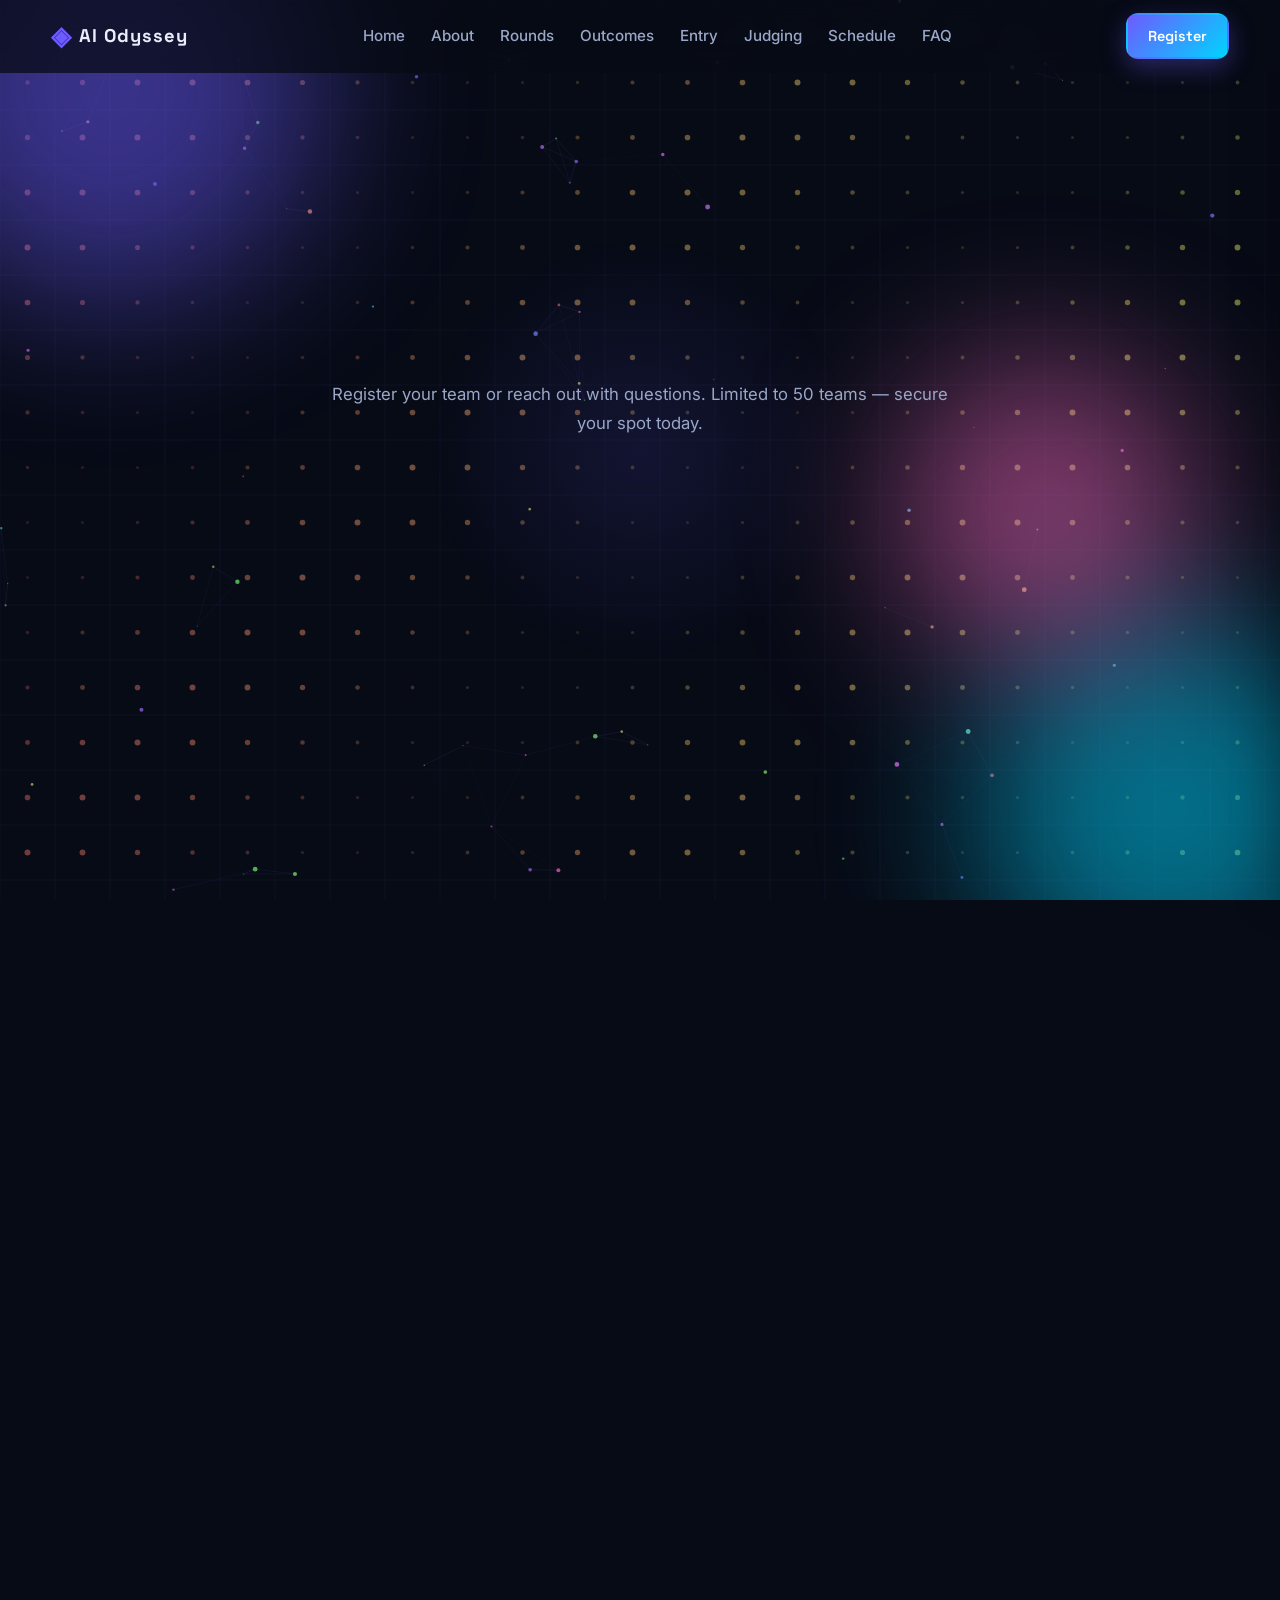
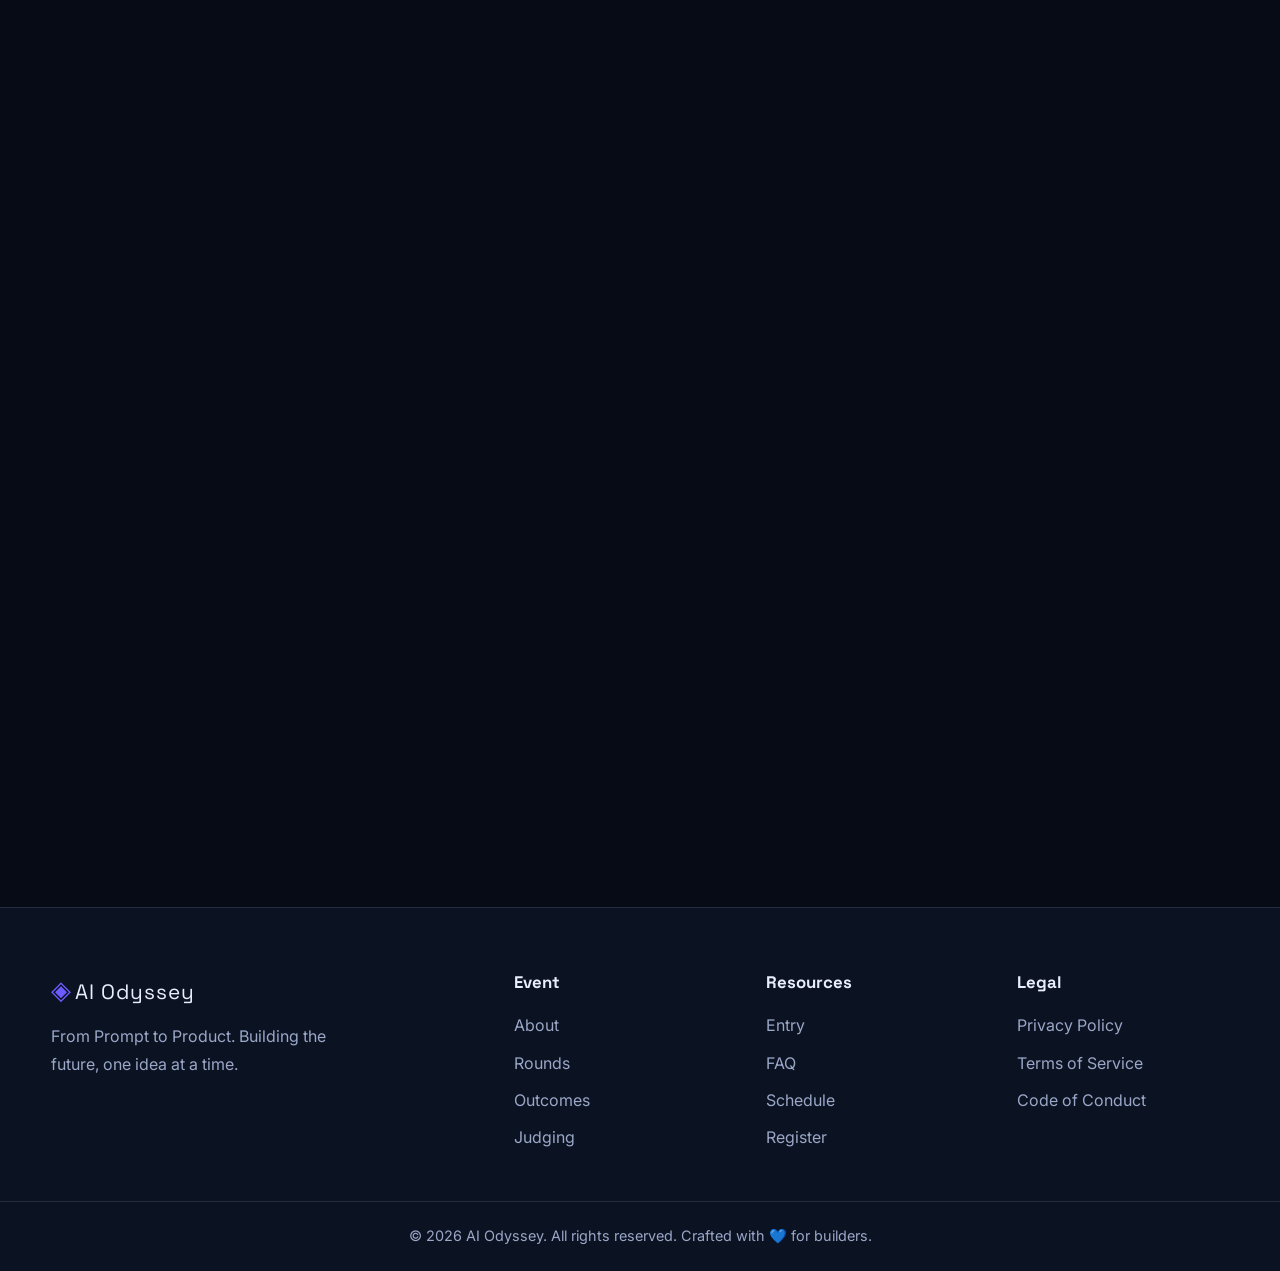
==== commit b44e9db3: "Update AI ODYSSEY website" ====
--- a/register.html
+++ b/register.html
@@ -3,7 +3,9 @@
 <head>
   <meta charset="UTF-8" />
   <meta name="viewport" content="width=device-width, initial-scale=1.0" />
-  <title>Register — AI Odyssey 2026</title>
+  <link rel="icon" type="image/svg+xml" href="favicon.svg" />
+  <link rel="icon" href="data:image/svg+xml,<svg xmlns='http://www.w3.org/2000/svg' viewBox='0 0 64 64'><rect width='64' height='64' rx='14' fill='%230f172a'/><text x='32' y='44' font-family='Arial,sans-serif' font-size='38' font-weight='700' fill='url(%23grad)' text-anchor='middle'>◈</text><defs><linearGradient id='grad' x1='0%' y1='0%' x2='100%' y2='100%'><stop offset='0%' stop-color='%236d5bff'/><stop offset='100%' stop-color='%2300d4ff'/></linearGradient></defs></svg>" />
+  <title>◈ AI Odyssey 2026 — From Prompt to Product</title>
   <meta name="description" content="Register your team for AI Odyssey 2026 — An AI Workflow Championship." />
   <link rel="preconnect" href="https://fonts.googleapis.com" />
   <link rel="preconnect" href="https://fonts.gstatic.com" crossorigin />
@@ -16,7 +18,6 @@
   <!-- ===== BACKGROUND EFFECTS ===== -->
   <div class="bg-effects">
     <canvas id="grid-canvas" class="grid-canvas"></canvas>
-    <canvas id="neural-canvas" class="neural-canvas"></canvas>
     <canvas id="particles-canvas" class="particles-canvas"></canvas>
     <div class="glow-orb glow-orb-1"></div>
     <div class="glow-orb glow-orb-2"></div>
@@ -86,7 +87,7 @@
       </h1>
       <p class="hero-tagline reveal" style="margin-bottom:8px;">Team Registration</p>
       <p class="section-sub" style="color:var(--text-2);max-width:640px;margin:0 auto 28px;">
-        Register your team or reach out with questions. Limited to ~40 teams — secure your spot today.
+        Register your team or reach out with questions. Limited to 50 teams — secure your spot today.
       </p>
       <div class="hero-cta reveal" style="justify-content:center;">
         <a href="index.html" class="btn btn-outline btn-lg">← Back to Home</a>
@@ -166,7 +167,7 @@
                 <div class="scanner-placeholder">
                   <span class="scanner-icon">📱</span>
                   <p class="scanner-text">Scan to Pay</p>
-                  <p class="scanner-sub">Fee: ₹200 / team</p>
+                  <p class="scanner-sub">Fee: ₹120 / team</p>
                   <p class="scanner-note">QR code will be added here.</p>
                 </div>
               </div>
@@ -198,24 +199,25 @@
         <aside class="reg-info-col">
 <div class="contact-info">
             <h3>Contact Us</h3>
+            <p class="contact-line">👩‍🏫 <strong>Staff Coordinators</strong></p>
+            <p class="contact-line">Ms. Rithika P — AP/IT&amp;AIDS</p>
+            <p class="contact-line">📞 <a href="tel:+916374100311">6374100311</a></p>
+            <p class="contact-line">Mr. Sanjivgandhi H — AP/IT&amp;AIDS</p>
+            <p class="contact-line">📞 <a href="tel:+919080920915">9080920915</a></p>
             <p class="contact-line">👨‍🎓 <strong>Student Coordinators</strong></p>
-            <p class="contact-line">Padmanathan L — III IT</p>
-            <p class="contact-line">📞 <a href="tel:+919025870231">90258 70231</a></p>
-            <p class="contact-line">Priyan P — III IT</p>
-            <p class="contact-line">📞 <a href="tel:+9187865754343">87865 754343</a></p>
-            <p class="contact-line">👩‍🏫 <strong>Staff Coordinators</strong></p>
-            <p class="contact-line">Rithika P — AP / IT &amp; AIDS</p>
-            <p class="contact-line">📞 <a href="tel:+9167687557">67687 557</a></p>
-            <p class="contact-line">Sanjiv Gandhi H — AP / IT &amp; AIDS</p>
-            <p class="contact-line">📞 <a href="tel:+9167687557">67687 557</a></p>
+            <p class="contact-line">Mr. Padmanathan L — III IT</p>
+            <p class="contact-line">📞 <a href="tel:+919025870231">9025870231</a></p>
+            <p class="contact-line">Mr. Priyan P — III IT</p>
+            <p class="contact-line">📞 <a href="tel:+919787357298">9787357298</a></p>
           </div>
           <div class="eligibility-box" style="margin-top:24px;">
             <h3>Entry Snapshot</h3>
             <ul>
               <li><span class="why-check">✓</span> 2 – 3 Students per team</li>
               <li><span class="why-check">✓</span> II & III Year Students</li>
-              <li><span class="why-check">✓</span> ₹200 per team</li>
-              <li><span class="why-check">✓</span> ~40 Teams max</li>
+              <li><span class="why-check">✓</span> ₹120 per team</li>
+              <li><span class="why-check">✓</span> 50 Teams max</li>
+              <li><span class="why-check">✓</span> 150 Participants total</li>
             </ul>
           </div>
           <div class="socials">
--- a/css/style.css
+++ b/css/style.css
@@ -622,16 +622,9 @@
     var(--bg) 100%);
 }
 
-/* Neural network canvas */
-.neural-canvas {
-  position: absolute;
-  inset: 0;
-  width: 100%;
-  height: 100%;
-  opacity: 0.5;
-}
-
-/* Floating elements */
+/* ============================================================
+   HERO
+   ============================================================ */
 .hero-floating { position: absolute; inset: 0; z-index: 1; pointer-events: none; }
 .float-orb {
   position: absolute;
@@ -667,6 +660,12 @@
 .chip-4 { bottom: 34%; right: 8%; animation-delay: -4s; border-color: var(--accent); }
 .chip-5 { top: 12%; left: 22%; animation-delay: -5s; }
 
+/* Hero parallax layers */
+.hero-bg,
+.hero-floating {
+  will-change: transform;
+}
+
 /* Gradient border helper */
 .gradient-border {
   position: relative;
@@ -753,7 +752,7 @@
    CARD BASE
    ============================================================ */
 .objective-item, .round-card, .entry-card, .judge-card,
-.outcome-item, .req-card, .person-card, .faq-item, .schedule-day {
+.outcome-item, .req-card, .person-card, .faq-item {
   background: var(--surface);
   border: 1px solid var(--border);
   border-radius: 18px;
@@ -1022,8 +1021,6 @@
 /* ============================================================
    SCHEDULE
    ============================================================ */
-.schedule-day { padding: 30px; }
-.schedule-day h3 { font-size: 1.4rem; margin-bottom: 20px; }
 .schedule-list { display: flex; flex-direction: column; gap: 16px; }
 .schedule-row {
   display: flex;
@@ -1044,340 +1041,6 @@
 }
 .sched-title { font-weight: 600; }
 .sched-desc { color: var(--text-2); font-size: 0.9rem; }
-
-/* ============================================================
-   JOURNEY MAP (Interactive Schedule)
-   ============================================================ */
-.journey {
-  position: relative;
-  max-width: 1000px;
-  margin: 0 auto;
-}
-.journey-stage {
-  position: relative;
-  width: 100%;
-  height: 0;
-  padding-bottom: 55%;
-  border-radius: 24px;
-  overflow: hidden;
-  background: var(--surface);
-  border: 1px solid var(--border);
-  box-shadow: var(--shadow);
-}
-.journey-svg {
-  position: absolute;
-  inset: 0;
-  width: 100%;
-  height: 100%;
-}
-.journey-stage {
-  background:
-    radial-gradient(circle at 20% 20%, rgba(109,91,255,0.12), transparent 45%),
-    radial-gradient(circle at 80% 70%, rgba(0,212,255,0.12), transparent 45%),
-    radial-gradient(circle at 60% 30%, rgba(255,110,199,0.08), transparent 40%),
-    var(--surface);
-}
-.journey-path-glow {
-  fill: none;
-  stroke: var(--primary);
-  stroke-width: 10;
-  stroke-linecap: round;
-  opacity: 0.25;
-  filter: blur(6px);
-}
-/* Circuit grid underlay along the route */
-.journey-path-grid {
-  fill: none;
-  stroke: rgba(109, 91, 255, 0.18);
-  stroke-width: 1.5;
-  stroke-linecap: round;
-  stroke-dasharray: 2 6;
-  animation: gridFlow 3s linear infinite;
-}
-@keyframes gridFlow {
-  to { stroke-dashoffset: -8; }
-}
-.journey-path-full {
-  fill: none;
-  stroke: var(--border);
-  stroke-width: 3;
-  stroke-linecap: round;
-  stroke-dasharray: 6 8;
-}
-.journey-path-progress {
-  fill: none;
-  stroke: url(#journeyGrad);
-  stroke-width: 5;
-  stroke-linecap: round;
-  stroke-dasharray: 2000;
-  stroke-dashoffset: 2000;
-  transition: stroke-dashoffset 0.1s linear;
-}
-.journey-marker {
-  position: absolute;
-  width: 44px;
-  height: 44px;
-  transform: translate(-50%, -50%);
-  will-change: left, top;
-  z-index: 3;
-  transition: transform 0.15s ease;
-}
-.journey-marker:hover { transform: translate(-50%, -50%) scale(1.25); }
-.journey-marker.dragging { transform: translate(-50%, -50%) scale(1.35); }
-
-/* Comet / energy pulse marker */
-.comet-core {
-  position: absolute;
-  top: 50%;
-  left: 50%;
-  width: 18px;
-  height: 18px;
-  transform: translate(-50%, -50%);
-  border-radius: 50%;
-  background: radial-gradient(circle, #ffffff 0%, var(--primary-2) 45%, var(--primary) 100%);
-  box-shadow: 0 0 18px 6px rgba(0, 212, 255, 0.75), 0 0 40px 12px rgba(109, 91, 255, 0.5);
-  animation: cometPulse 1.4s ease-in-out infinite;
-}
-@keyframes cometPulse {
-  0%, 100% { transform: translate(-50%, -50%) scale(1); }
-  50% { transform: translate(-50%, -50%) scale(1.35); }
-}
-.comet-trail {
-  position: absolute;
-  top: 50%;
-  left: 50%;
-  width: 60px;
-  height: 60px;
-  transform: translate(-50%, -50%);
-  border-radius: 50%;
-  background: radial-gradient(circle, rgba(0, 212, 255, 0.5), transparent 70%);
-  animation: trailPulse 1.4s ease-in-out infinite;
-}
-@keyframes trailPulse {
-  0%, 100% { transform: translate(-50%, -50%) scale(0.7); opacity: 0.4; }
-  50% { transform: translate(-50%, -50%) scale(1.6); opacity: 0; }
-}
-
-/* Twinkling circuit stars */
-.circuit-stars {
-  position: absolute;
-  inset: 0;
-  z-index: 1;
-  pointer-events: none;
-}
-.cstar {
-  position: absolute;
-  width: 6px;
-  height: 6px;
-  border-radius: 50%;
-  background: var(--primary-2);
-  box-shadow: 0 0 10px 2px rgba(0, 212, 255, 0.7);
-  animation: twinkle 2.4s ease-in-out infinite;
-  animation-delay: var(--d, 0s);
-}
-@keyframes twinkle {
-  0%, 100% { opacity: 0.15; transform: scale(0.6); }
-  50% { opacity: 1; transform: scale(1.4); }
-}
-
-/* Stage info card (top-left) */
-.journey-info {
-  position: absolute;
-  top: 18px;
-  left: 18px;
-  z-index: 6;
-  background: var(--glass);
-  border: 1px solid var(--border);
-  border-radius: 16px;
-  padding: 14px 20px;
-  backdrop-filter: blur(10px);
-  box-shadow: var(--shadow);
-  max-width: 260px;
-  pointer-events: none;
-  opacity: 0;
-  visibility: hidden;
-  transform: translateY(-10px);
-  transition: opacity 0.35s ease, transform 0.35s ease, visibility 0.35s ease;
-}
-.journey-info.show {
-  opacity: 1;
-  visibility: visible;
-  transform: translateY(0);
-}
-.journey-stop-num {
-  display: block;
-  font-family: 'Space Grotesk', sans-serif;
-  font-size: 0.7rem;
-  font-weight: 700;
-  letter-spacing: 2px;
-  color: var(--primary);
-}
-.journey-stop-time {
-  display: block;
-  font-size: 0.78rem;
-  color: var(--text-2);
-  margin: 2px 0 4px;
-}
-.journey-stop-title {
-  font-size: 1.15rem;
-  font-weight: 700;
-  background: var(--gradient-text);
-  -webkit-background-clip: text;
-  background-clip: text;
-  -webkit-text-fill-color: transparent;
-}
-.journey-nodes { position: absolute; inset: 0; z-index: 2; }
-.journey-node {
-  position: absolute;
-  transform: translate(-50%, -50%);
-  text-align: center;
-  width: 130px;
-  cursor: pointer;
-}
-.journey-node .node-dot {
-  width: 18px; height: 18px;
-  border-radius: 50%;
-  background: var(--surface);
-  border: 3px solid var(--primary);
-  margin: 0 auto 6px;
-  box-shadow: 0 0 0 4px rgba(109,91,255,0.15);
-  transition: all 0.3s ease;
-}
-.journey-node .node-label {
-  font-family: 'Space Grotesk', sans-serif;
-  font-size: 0.78rem;
-  font-weight: 600;
-  color: var(--text-2);
-  line-height: 1.2;
-  background: var(--glass);
-  padding: 4px 8px;
-  border-radius: 8px;
-  backdrop-filter: blur(6px);
-}
-.journey-node.reached .node-dot { background: var(--gradient); box-shadow: 0 0 0 6px rgba(109,91,255,0.25); }
-.journey-node.reached .node-label { color: var(--primary); }
-.journey-node.current .node-dot { background: var(--accent); border-color: var(--accent); transform: scale(1.35); }
-.journey-node.current .node-label { color: var(--accent); font-weight: 700; }
-
-/* Popup */
-.journey-popup {
-  position: absolute;
-  z-index: 5;
-  width: 300px;
-  max-width: 80%;
-  background: var(--surface);
-  border: 1px solid var(--border);
-  border-radius: 16px;
-  padding: 20px 22px;
-  box-shadow: 0 20px 50px rgba(0,0,0,0.35);
-  opacity: 0;
-  visibility: hidden;
-  transform: translateY(16px) scale(0.95);
-  transition: opacity 0.35s ease, transform 0.35s ease, visibility 0.35s ease;
-  pointer-events: none;
-}
-.journey-popup.show { opacity: 1; visibility: visible; transform: translateY(0) scale(1); }
-.journey-popup .popup-num {
-  font-family: 'Space Grotesk', sans-serif;
-  font-size: 0.75rem;
-  font-weight: 700;
-  letter-spacing: 1px;
-  color: var(--primary);
-  margin-bottom: 6px;
-}
-.journey-popup .popup-title {
-  font-family: 'Space Grotesk', sans-serif;
-  font-size: 1.25rem;
-  font-weight: 700;
-  margin-bottom: 8px;
-  background: var(--gradient-text);
-  -webkit-background-clip: text;
-  background-clip: text;
-  -webkit-text-fill-color: transparent;
-}
-.journey-popup .popup-desc { color: var(--text-2); font-size: 0.92rem; line-height: 1.5; }
-.journey-popup .popup-arrow {
-  position: absolute;
-  width: 12px; height: 12px;
-  background: var(--surface);
-  border-left: 1px solid var(--border);
-  border-bottom: 1px solid var(--border);
-  transform: rotate(-45deg);
-  top: -7px;
-  left: 50%;
-  margin-left: -6px;
-}
-
-/* Interaction hint beneath the journey map */
-.journey-hint {
-  display: flex;
-  align-items: center;
-  justify-content: center;
-  flex-wrap: wrap;
-  gap: 8px 14px;
-  margin-top: 20px;
-  padding: 14px 20px;
-  border-radius: 40px;
-  background: var(--glass);
-  border: 1px solid var(--border);
-  color: var(--text-2);
-  font-size: 0.95rem;
-  text-align: center;
-  backdrop-filter: blur(8px);
-  box-shadow: var(--shadow);
-}
-.hint-ico { font-size: 1.1rem; }
-.hint-keys { display: inline-flex; gap: 6px; align-items: center; }
-.hint-keys kbd {
-  display: inline-block;
-  min-width: 26px;
-  padding: 3px 8px;
-  border-radius: 6px;
-  background: var(--surface-2);
-  border: 1px solid var(--border);
-  border-bottom-width: 3px;
-  font-family: 'Space Grotesk', sans-serif;
-  font-size: 0.8rem;
-  font-weight: 700;
-  color: var(--text);
-}
-
-.journey-controls {
-  display: flex;
-  justify-content: center;
-  align-items: center;
-  gap: 14px;
-  margin-top: 22px;
-}
-.journey-nav-btn {
-  width: 52px;
-  height: 52px;
-  border-radius: 50%;
-  border: 1px solid var(--border);
-  background: var(--surface);
-  color: var(--text);
-  font-size: 1.4rem;
-  cursor: pointer;
-  display: flex;
-  align-items: center;
-  justify-content: center;
-  box-shadow: var(--shadow);
-  transition: transform 0.25s ease, background 0.25s ease, color 0.25s ease, border-color 0.25s ease;
-}
-.journey-nav-btn:hover {
-  transform: translateY(-3px) scale(1.05);
-  border-color: var(--primary);
-  color: var(--primary);
-}
-
-@media (max-width: 640px) {
-  .journey-stage { padding-bottom: 70%; }
-  .journey-node { width: 90px; }
-  .journey-node .node-label { font-size: 0.62rem; }
-  .journey-popup { width: 240px; }
-  .journey-info { top: 10px; left: 10px; padding: 10px 14px; max-width: 200px; }
-  .journey-stop-title { font-size: 0.95rem; }
-}
 
 /* ============================================================
    REQUIREMENTS
@@ -1654,20 +1317,71 @@
 }
 
 @media (max-width: 700px) {
-  .rank-hierarchy { min-height: auto; }
-  .rank-lines { display: none; }
+  .rank-hierarchy {
+    --rh-scale: 0.33;
+    zoom: var(--rh-scale);
+    transform: scale(var(--rh-scale));
+    transform-origin: top center;
+  }
+  .rank-lines { display: block; }
   .rank-level {
-    position: relative;
-    top: auto;
-    left: auto;
-    right: auto;
-    flex-direction: column;
-    align-items: center;
-    gap: 30px;
-    margin-bottom: 30px;
-  }
-  .rank-level-2, .rank-level-3 { margin-top: 30px; }
-  .hierarchy-card, .hierarchy-hod { width: 240px; }
+    position: absolute;
+    left: 0;
+    right: 0;
+    display: flex;
+    justify-content: center;
+    z-index: 1;
+  }
+  .rank-level-1 { top: 20px; }
+  .rank-level-2 { top: 420px; }
+  .rank-level-3 { top: 820px; }
+  .hierarchy-card, .hierarchy-hod {
+    width: 230px;
+    padding: 18px 16px 20px;
+    border-radius: 18px;
+  }
+  .hierarchy-hod {
+    width: 260px;
+  }
+  .polaroid {
+    width: 160px;
+    height: 180px;
+    margin: 0 auto 14px;
+  }
+  .rank-badge {
+    font-size: 0.72rem;
+    padding: 4px 14px;
+    margin-bottom: 14px;
+  }
+  .rank-name {
+    font-size: 1.05rem;
+  }
+  .rank-role {
+    font-size: 0.78rem;
+  }
+  .rank-stars {
+    font-size: 1.05rem;
+    margin-bottom: 6px;
+  }
+  .photo-initials {
+    font-size: 2.6rem;
+  }
+  .polaroid-quote p {
+    font-size: 0.72rem;
+    line-height: 1.5;
+  }
+  .quote-mark {
+    font-size: 2rem;
+  }
+  .polaroid-photo {
+    padding: 8px;
+  }
+  .polaroid-photo img {
+    border-radius: 10px;
+  }
+  .polaroid-caption {
+    padding-top: 4px;
+  }
 }
 
 /* ============================================================
@@ -1909,31 +1623,627 @@
 }
 
 /* ============================================================
-   RESPONSIVE
+   GLOBAL INTERACTIONS & MICRO-ANIMATIONS
+   ============================================================ */
+* {
+  transition: background-color 0.3s ease, border-color 0.3s ease, box-shadow 0.3s ease;
+}
+
+a, button, .btn {
+  transition: all 0.3s cubic-bezier(0.4, 0, 0.2, 1);
+}
+
+/* Smooth reveal animations */
+.reveal {
+  opacity: 0;
+  transform: translateY(40px);
+  transition: opacity 0.8s cubic-bezier(0.4, 0, 0.2, 1),
+              transform 0.8s cubic-bezier(0.4, 0, 0.2, 1);
+}
+
+.reveal.visible {
+  opacity: 1;
+  transform: translateY(0);
+}
+
+/* Staggered reveal delays */
+.reveal:nth-child(1) { transition-delay: 0.05s; }
+.reveal:nth-child(2) { transition-delay: 0.1s; }
+.reveal:nth-child(3) { transition-delay: 0.15s; }
+.reveal:nth-child(4) { transition-delay: 0.2s; }
+.reveal:nth-child(5) { transition-delay: 0.25s; }
+.reveal:nth-child(6) { transition-delay: 0.3s; }
+
+/* Card hover lift effect */
+.round-card, .stat-card, .entry-card, .judge-card,
+.outcome-item, .req-card, .person-card, .hierarchy-card,
+.faq-item, .objective-item {
+  transition: transform 0.4s cubic-bezier(0.4, 0, 0.2, 1),
+              box-shadow 0.4s cubic-bezier(0.4, 0, 0.2, 1),
+              border-color 0.3s ease;
+}
+
+.round-card:hover, .stat-card:hover, .entry-card:hover, .judge-card:hover,
+.outcome-item:hover, .req-card:hover, .person-card:hover, .hierarchy-card:hover {
+  transform: translateY(-8px) scale(1.01);
+  box-shadow: 0 24px 48px rgba(109, 91, 255, 0.2);
+}
+
+/* Button ripple effect */
+.btn {
+  position: relative;
+  overflow: hidden;
+}
+
+.btn::after {
+  content: '';
+  position: absolute;
+  top: 50%;
+  left: 50%;
+  width: 0;
+  height: 0;
+  border-radius: 50%;
+  background: rgba(255, 255, 255, 0.2);
+  transform: translate(-50%, -50%);
+  transition: width 0.6s ease, height 0.6s ease;
+}
+
+.btn:active::after {
+  width: 300px;
+  height: 300px;
+}
+
+/* Nav link underline animation */
+.nav-link {
+  position: relative;
+}
+
+.nav-link::before {
+  content: '';
+  position: absolute;
+  bottom: -2px;
+  left: 0;
+  width: 0;
+  height: 2px;
+  background: var(--gradient);
+  border-radius: 2px;
+  transition: width 0.3s cubic-bezier(0.4, 0, 0.2, 1);
+}
+
+.nav-link:hover::before,
+.nav-link.active::before {
+  width: 100%;
+}
+
+/* Section heading animation */
+.section-head {
+  opacity: 0;
+  transform: translateY(30px);
+  transition: opacity 0.8s ease, transform 0.8s ease;
+}
+
+.section-head.visible {
+  opacity: 1;
+  transform: translateY(0);
+}
+
+/* Smooth image hover */
+.polaroid-photo img {
+  transition: transform 0.6s cubic-bezier(0.4, 0, 0.2, 1),
+              opacity 0.4s ease;
+}
+
+.polaroid:hover .polaroid-photo img {
+  transform: scale(1.05);
+}
+
+/* Skill tags interaction */
+.skill-tag {
+  transition: all 0.3s cubic-bezier(0.4, 0, 0.2, 1);
+  cursor: default;
+}
+
+.skill-tag:hover {
+  transform: translateY(-2px) scale(1.05);
+  box-shadow: 0 4px 12px rgba(109, 91, 255, 0.2);
+}
+
+/* Floating animation enhancement */
+@keyframes floaty {
+  0%, 100% { transform: translateY(0px) rotate(0deg); }
+  25% { transform: translateY(-15px) rotate(2deg); }
+  50% { transform: translateY(-8px) rotate(-1deg); }
+  75% { transform: translateY(-20px) rotate(1deg); }
+}
+
+/* Pulse animation for interactive elements */
+@keyframes pulse {
+  0%, 100% { transform: scale(1); }
+  50% { transform: scale(1.05); }
+}
+
+/* Glow effect on hover */
+.glow-hover {
+  position: relative;
+}
+
+.glow-hover::before {
+  content: '';
+  position: absolute;
+  inset: -2px;
+  border-radius: inherit;
+  background: var(--gradient);
+  opacity: 0;
+  z-index: -1;
+  transition: opacity 0.3s ease;
+  filter: blur(8px);
+}
+
+.glow-hover:hover::before {
+  opacity: 0.4;
+}
+
+/* ============================================================
+   ENHANCED RESPONSIVE DESIGN
    ============================================================ */
 @media (max-width: 1024px) {
+  .container { width: min(960px, 94%); }
   .entry-grid { grid-template-columns: repeat(3, 1fr); }
   .footer-grid { grid-template-columns: 1fr 1fr; }
-}
+  .rounds-grid { gap: 20px; }
+  .objectives-grid { gap: 16px; }
+}
+
 @media (max-width: 900px) {
   .nav-links, .nav-register { display: none; }
   .hamburger { display: flex; }
-  .about-grid, .contact-grid { grid-template-columns: 1fr; }
-  .req-grid { grid-template-columns: 1fr; }
-}
+  .about-grid, .contact-grid, .req-grid { grid-template-columns: 1fr; }
+  .container { width: min(100%, 94%); }
+  .section { padding: 80px 0; }
+  .hero-countdown { gap: 8px; }
+  .cd-box { min-width: 80px; padding: 16px 14px; }
+  .cd-num { font-size: 2rem; }
+}
+
+@media (max-width: 768px) {
+  .section { padding: 70px 0; }
+  .section-title { font-size: clamp(1.6rem, 5vw, 2.2rem); }
+  .hero-title { font-size: clamp(2.5rem, 8vw, 4rem); }
+  .hero-tagline { font-size: 1.1rem; }
+  .hero-motto { font-size: 0.95rem; }
+  .btn-lg { padding: 12px 28px; font-size: 0.95rem; }
+  .rounds-grid { grid-template-columns: 1fr; }
+  .objectives-grid { grid-template-columns: 1fr; }
+  .outcomes-grid { grid-template-columns: 1fr; }
+  .entry-grid { grid-template-columns: repeat(2, 1fr); }
+  .judging-grid { grid-template-columns: 1fr; }
+  .people-grid { grid-template-columns: 1fr; }
+  .hero-countdown { flex-wrap: wrap; }
+  .hero-meta { flex-direction: column; gap: 12px; }
+  .hero-cta { flex-direction: column; align-items: center; }
+  .about-stats { grid-template-columns: 1fr 1fr; }
+  .stat-card { padding: 20px 16px; }
+  .stat-num { font-size: 2.2rem; }
+}
+
 @media (max-width: 640px) {
-  .section { padding: 80px 0; }
+  .section { padding: 60px 0; }
+  .section-head { margin-bottom: 40px; }
   .objectives-grid, .outcomes-grid, .rounds-grid { grid-template-columns: 1fr; }
   .entry-grid, .judging-grid { grid-template-columns: 1fr; }
   .people-grid { grid-template-columns: 1fr; }
   .hero-countdown { gap: 6px; }
   .cd-box { min-width: 70px; padding: 14px 12px; }
   .cd-num { font-size: 1.8rem; }
+  .cd-label { font-size: 0.7rem; }
   .form-row { grid-template-columns: 1fr; }
-  .footer-grid { grid-template-columns: 1fr; }
+  .footer-grid { grid-template-columns: 1fr; gap: 30px; }
   .hero-meta { gap: 14px; }
   .sched-time { min-width: 90px; }
   .ai-chip { display: none; }
+  .float-orb { font-size: 1.5rem; }
+  .container { width: min(100%, 95%); }
+  .btn-lg { padding: 14px 24px; font-size: 0.9rem; }
+  .hero-present { margin-bottom: 16px; }
+  .present-name { font-size: 2rem; }
+  .present-label { font-size: 0.7rem; letter-spacing: 2px; }
+}
+
+@media (max-width: 480px) {
+  .section { padding: 50px 0; }
+  .hero { padding: 100px 0 60px; }
+  .hero-title { font-size: 2rem; }
+  .hero-tagline { font-size: 1rem; }
+  .hero-countdown { gap: 4px; }
+  .cd-box { min-width: 60px; padding: 10px 8px; }
+  .cd-num { font-size: 1.4rem; }
+  .cd-sep { font-size: 1.4rem; }
+  .btn-sm { padding: 8px 16px; font-size: 0.85rem; }
+  .btn-lg { padding: 12px 20px; font-size: 0.85rem; }
+  .about-stats { grid-template-columns: 1fr; }
+  .stat-num { font-size: 2rem; }
+  .entry-grid { grid-template-columns: 1fr; }
+  .round-card { padding: 24px; }
+  .objective-item { padding: 18px; }
+  .section-title { font-size: 1.6rem; }
+  .nav-container { height: 64px; }
+  .hero-meta { font-size: 0.9rem; }
+  .schedule-row { flex-direction: column; gap: 8px; }
+  .sched-time { min-width: auto; }
+  .contact-form { padding: 24px; }
+  .footer-grid { gap: 24px; }
+}
+
+/* ============================================================
+   ENHANCED MOBILE RESPONSIVENESS
+   ============================================================ */
+@media (max-width: 768px) {
+  .hero-content { padding: 0 16px; }
+  .hero-title { letter-spacing: 1px; }
+  .hero-floating { display: none; }
+  .nav-container { padding: 0 16px; }
+  .container { padding: 0 16px; }
+  .round-card, .stat-card, .entry-card, .judge-card,
+  .objective-item, .outcome-item, .req-card, .person-card,
+  .hierarchy-card, .faq-item {
+    margin-bottom: 16px;
+  }
+  .btn {
+    min-height: 48px;
+    min-width: 48px;
+  }
+  .schedule-row {
+    padding: 16px;
+    flex-direction: column;
+    gap: 8px;
+  }
+  .sched-time {
+    min-width: auto;
+    font-size: 0.9rem;
+  }
+  .contact-form input,
+  .contact-form textarea {
+    font-size: 16px; /* Prevents zoom on iOS */
+    padding: 14px 16px;
+  }
+  .ticker-item {
+    font-size: 0.85rem;
+    padding: 0 20px;
+  }
+  .footer-col a {
+    padding: 8px 0;
+    display: block;
+  }
+  .scroll-top {
+    bottom: 20px;
+    right: 20px;
+    width: 44px;
+    height: 44px;
+  }
+}
+
+@media (max-width: 640px) {
+  .hero { padding: 100px 0 50px; }
+  .hero-countdown {
+    gap: 8px;
+    margin-bottom: 24px;
+  }
+  .cd-box {
+    min-width: 65px;
+    padding: 12px 10px;
+    border-radius: 12px;
+  }
+  .cd-num { font-size: 1.6rem; }
+  .cd-label { font-size: 0.7rem; }
+  .cd-sep { font-size: 1.4rem; }
+  .hero-cta {
+    flex-direction: column;
+    gap: 12px;
+    width: 100%;
+  }
+  .hero-cta .btn {
+    width: 100%;
+    justify-content: center;
+  }
+  .section-head {
+    margin-bottom: 36px;
+  }
+  .section-title {
+    font-size: 1.8rem;
+  }
+  .stat-card {
+    padding: 20px 16px;
+  }
+  .stat-num {
+    font-size: 2.2rem;
+  }
+  .entry-card {
+    padding: 20px 16px;
+  }
+  .round-card {
+    padding: 24px 20px;
+  }
+  .objective-item {
+    padding: 18px 16px;
+    gap: 12px;
+  }
+  .objective-num {
+    font-size: 1.4rem;
+  }
+  .judge-card {
+    padding: 20px;
+  }
+  .judge-marks {
+    font-size: 1.5rem;
+  }
+  .faq-question {
+    padding: 18px 20px;
+    font-size: 1rem;
+  }
+  .contact-form {
+    padding: 24px 20px;
+  }
+  .form-row {
+    grid-template-columns: 1fr;
+    gap: 12px;
+  }
+  .mobile-menu {
+    width: 85vw;
+    max-width: 320px;
+  }
+  .present-name {
+    font-size: 2.2rem;
+  }
+  .present-label {
+    font-size: 0.75rem;
+  }
+}
+
+@media (max-width: 380px) {
+  .hero-title { font-size: 1.8rem; }
+  .hero-tagline { font-size: 0.95rem; }
+  .cd-box { min-width: 55px; padding: 10px 6px; }
+  .cd-num { font-size: 1.3rem; }
+  .section-title { font-size: 1.5rem; }
+  .btn-lg { padding: 14px 20px; font-size: 0.9rem; }
+  .round-card { padding: 20px 16px; }
+  .stat-card { padding: 16px 12px; }
+  .entry-card { padding: 16px 12px; }
+}
+
+/* Tablet portrait */
+@media (min-width: 640px) and (max-width: 1024px) {
+  .hero-content { max-width: 700px; }
+  .rounds-grid { grid-template-columns: repeat(2, 1fr); }
+  .entry-grid { grid-template-columns: repeat(3, 1fr); }
+  .about-stats { grid-template-columns: repeat(2, 1fr); }
+}
+
+/* Large phone / small tablet */
+@media (min-width: 480px) and (max-width: 639px) {
+  .hero-countdown {
+    gap: 10px;
+  }
+  .cd-box {
+    min-width: 75px;
+    padding: 14px 12px;
+  }
+}
+
+/* Ensure images are responsive */
+img {
+  max-width: 100%;
+  height: auto;
+}
+
+.polaroid-photo img {
+  width: 100%;
+  height: 100%;
+  object-fit: cover;
+}
+
+/* Landscape phone optimization */
+@media (max-height: 500px) and (orientation: landscape) {
+  .hero {
+    min-height: 100vh;
+    padding: 60px 0 30px;
+  }
+  .hero-countdown {
+    margin-bottom: 16px;
+  }
+  .hero-cta {
+    margin-bottom: 8px;
+  }
+  .section {
+    padding: 50px 0;
+  }
+}
+
+/* High DPI screens */
+@media (-webkit-min-device-pixel-ratio: 2), (min-resolution: 192dpi) {
+  .polaroid-photo img {
+    image-rendering: -webkit-optimize-contrast;
+  }
+}
+
+/* ============================================================
+   ENHANCED CARD INTERACTIONS
+   ============================================================ */
+.round-card {
+  position: relative;
+  overflow: hidden;
+}
+
+.round-card::before {
+  content: '';
+  position: absolute;
+  top: 0;
+  left: -100%;
+  width: 100%;
+  height: 100%;
+  background: linear-gradient(90deg, transparent, rgba(109, 91, 255, 0.05), transparent);
+  transition: left 0.6s ease;
+}
+
+.round-card:hover::before {
+  left: 100%;
+}
+
+/* FAQ smooth expand */
+.faq-answer {
+  transition: max-height 0.4s cubic-bezier(0.4, 0, 0.2, 1),
+              padding 0.3s ease;
+}
+
+.faq-item.open .faq-answer {
+  padding-bottom: 24px;
+}
+
+/* Scroll top button enhancement */
+.scroll-top {
+  transition: all 0.4s cubic-bezier(0.4, 0, 0.2, 1);
+}
+
+.scroll-top:hover {
+  transform: translateY(-6px) scale(1.1);
+  box-shadow: 0 12px 32px rgba(109, 91, 255, 0.5);
+}
+
+/* Mobile menu slide enhancement */
+.mobile-menu {
+  transition: transform 0.4s cubic-bezier(0.77, 0, 0.175, 1),
+              box-shadow 0.3s ease;
+}
+
+.mobile-menu.open {
+  box-shadow: -10px 0 60px rgba(0, 0, 0, 0.3);
+}
+
+.mobile-link {
+  position: relative;
+  display: inline-block;
+}
+
+.mobile-link::after {
+  content: '';
+  position: absolute;
+  bottom: -2px;
+  left: 0;
+  width: 0;
+  height: 2px;
+  background: var(--gradient);
+  border-radius: 2px;
+  transition: width 0.3s ease;
+}
+
+.mobile-link:hover::after {
+  width: 100%;
+}
+
+/* Loading bar shimmer */
+.loader-progress {
+  position: relative;
+  overflow: hidden;
+}
+
+.loader-progress::after {
+  content: '';
+  position: absolute;
+  top: 0;
+  left: -100%;
+  width: 100%;
+  height: 100%;
+  background: linear-gradient(90deg, transparent, rgba(255, 255, 255, 0.4), transparent);
+  animation: shimmer 2s infinite;
+}
+
+@keyframes shimmer {
+  0% { left: -100%; }
+  100% { left: 100%; }
+}
+
+@keyframes ripple {
+  0% { transform: scale(0); opacity: 1; }
+  100% { transform: scale(4); opacity: 0; }
+}
+
+/* Contact form focus enhancement */
+.contact-form input:focus,
+.contact-form textarea:focus {
+  transform: translateY(-2px);
+  box-shadow: 0 0 0 4px rgba(109, 91, 255, 0.1);
+}
+
+/* Social button interaction */
+.social-btn {
+  position: relative;
+  overflow: hidden;
+}
+
+.social-btn::before {
+  content: '';
+  position: absolute;
+  inset: 0;
+  background: var(--gradient);
+  opacity: 0;
+  transition: opacity 0.3s ease;
+}
+
+.social-btn:hover::before {
+  opacity: 1;
+}
+
+.social-btn span {
+  position: relative;
+  z-index: 1;
+  transition: color 0.3s ease;
+}
+
+.social-btn:hover span {
+  color: #fff;
+}
+
+/* ============================================================
+   INTERACTIVE ELEMENTS
+   ============================================================ */
+.interactive-card {
+  cursor: pointer;
+  transform-style: preserve-3d;
+  perspective: 1000px;
+}
+
+.interactive-card:active {
+  transform: scale(0.98);
+}
+
+/* Smooth image loading */
+img {
+  opacity: 0;
+  transition: opacity 0.5s ease;
+}
+
+img.loaded,
+img[src] {
+  opacity: 1;
+}
+
+/* Focus visible for accessibility */
+a:focus-visible,
+button:focus-visible,
+input:focus-visible,
+textarea:focus-visible {
+  outline: 2px solid var(--primary);
+  outline-offset: 4px;
+  border-radius: 4px;
+}
+
+/* Print styles */
+@media print {
+  .navbar, .scroll-top, .bg-effects, .cursor-dot, .cursor-ring {
+    display: none !important;
+  }
+  body { background: #fff; color: #000; }
+  .section { padding: 40px 0; page-break-inside: avoid; }
 }
 
 /* ============================================================
@@ -2176,3 +2486,26 @@
 @media (max-width: 900px) {
   .reg-wrap { grid-template-columns: 1fr; }
 }
+
+/* ============================================================
+   ACCESSIBILITY
+   ============================================================ */
+@media (prefers-reduced-motion: reduce) {
+  *, *::before, *::after {
+    animation-duration: 0.01ms !important;
+    animation-iteration-count: 1 !important;
+    transition-duration: 0.01ms !important;
+  }
+  html { scroll-behavior: auto; }
+}
+
+@media (forced-colors: active) {
+  .btn-primary {
+    border: 2px solid ButtonText;
+  }
+  .gradient-text {
+    background: none;
+    -webkit-text-fill-color: initial;
+    color: LinkText;
+  }
+}
